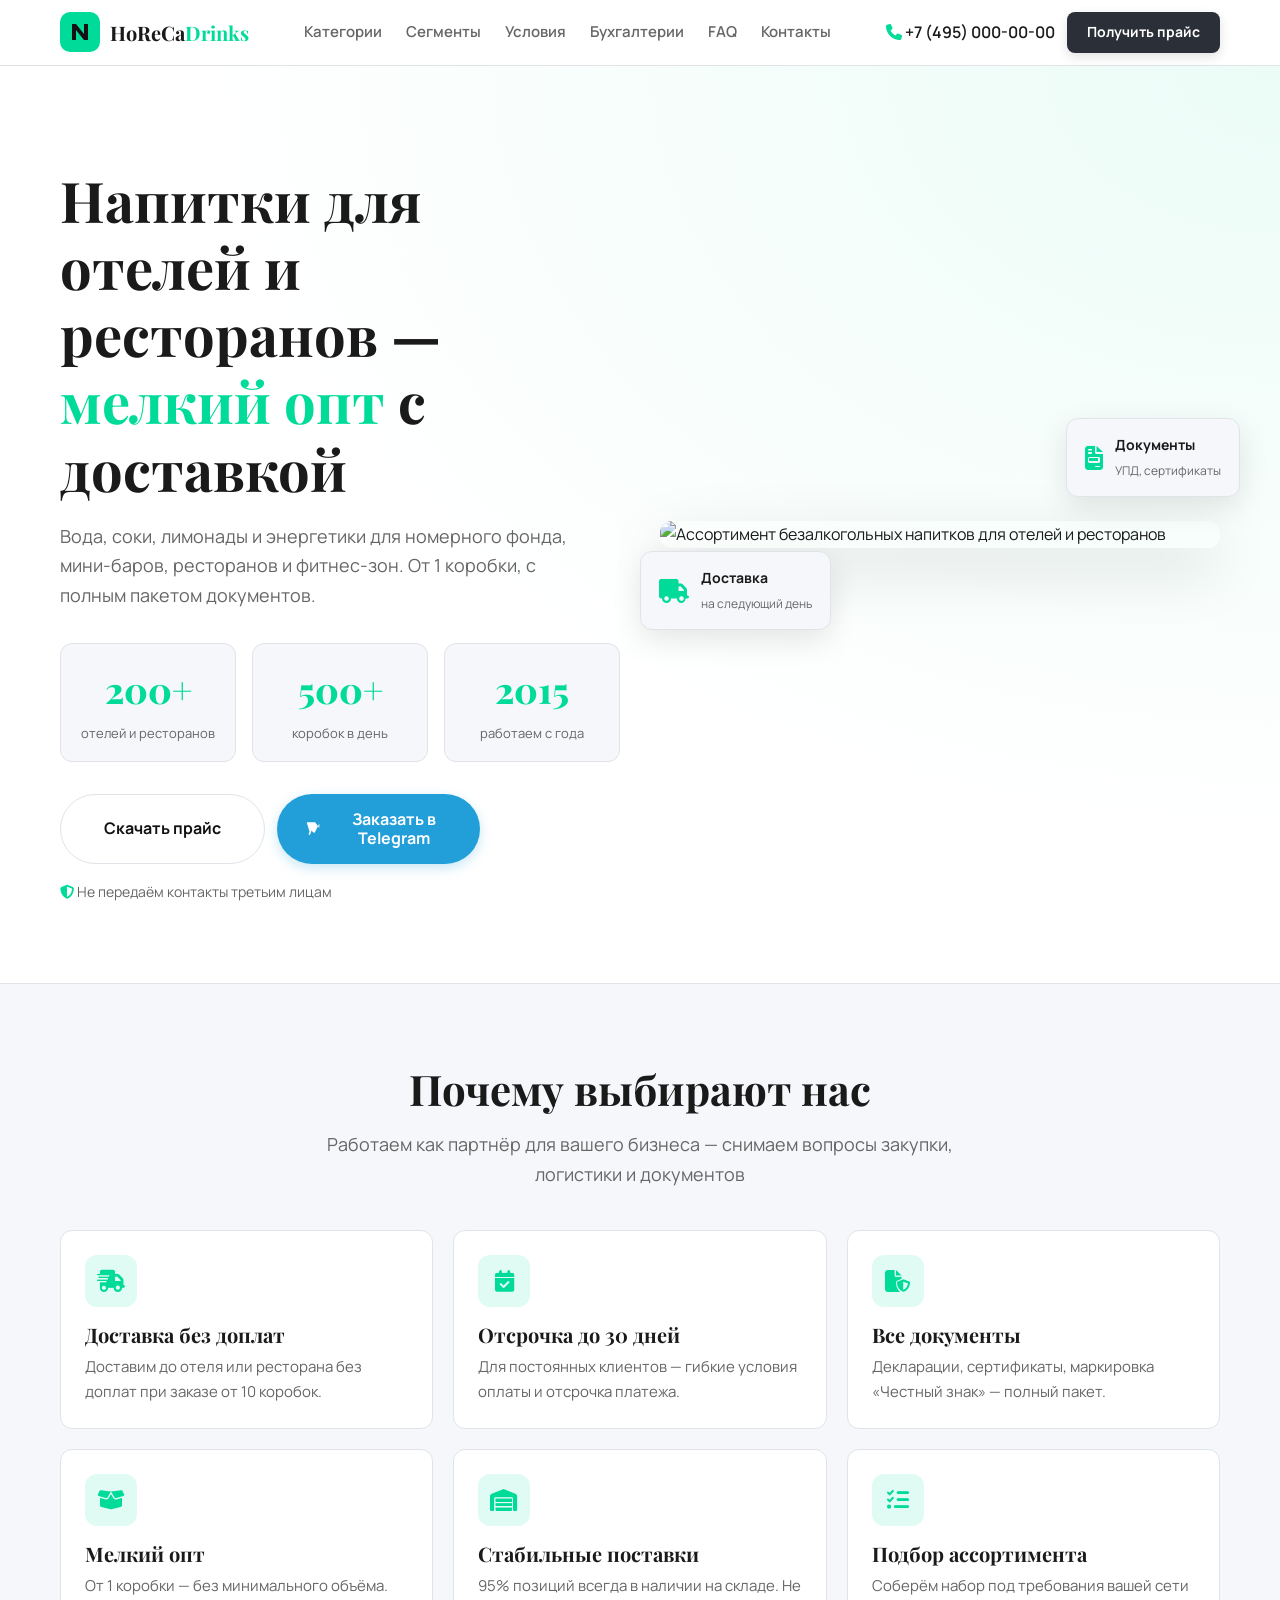
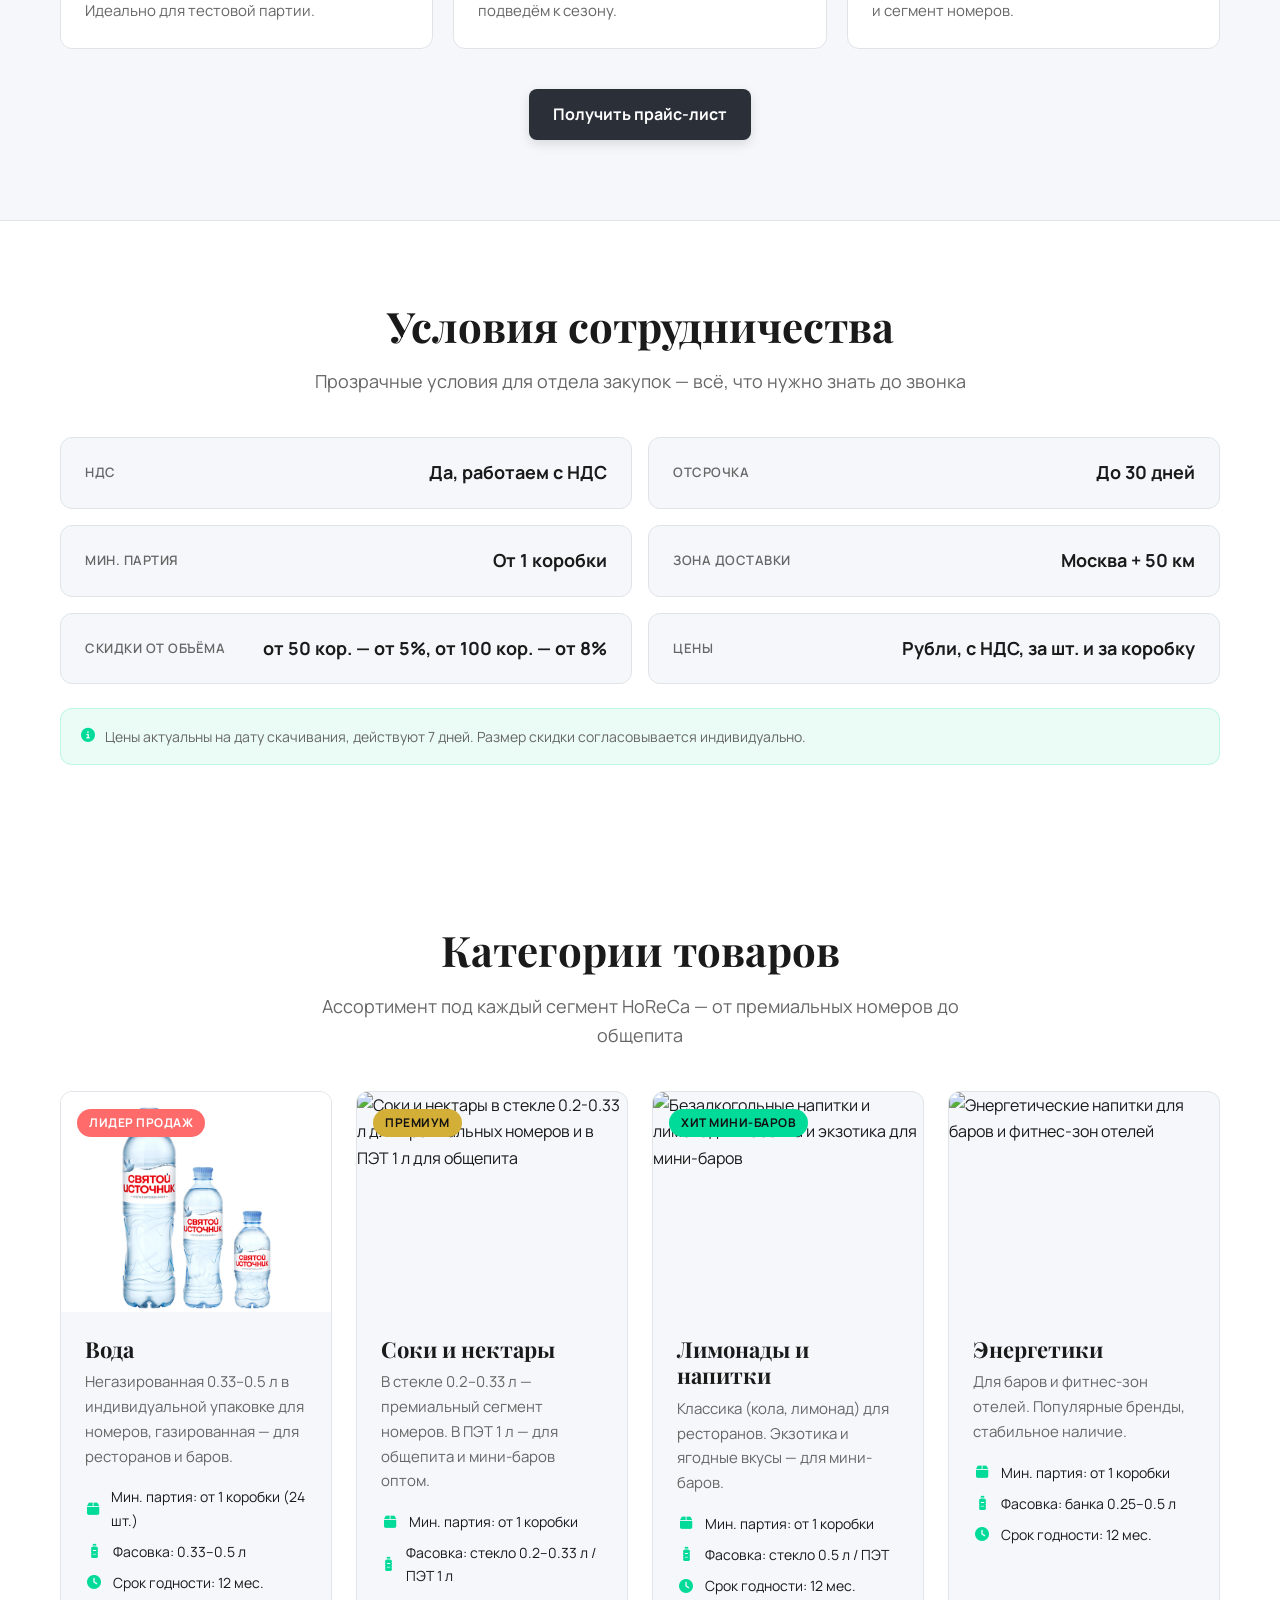
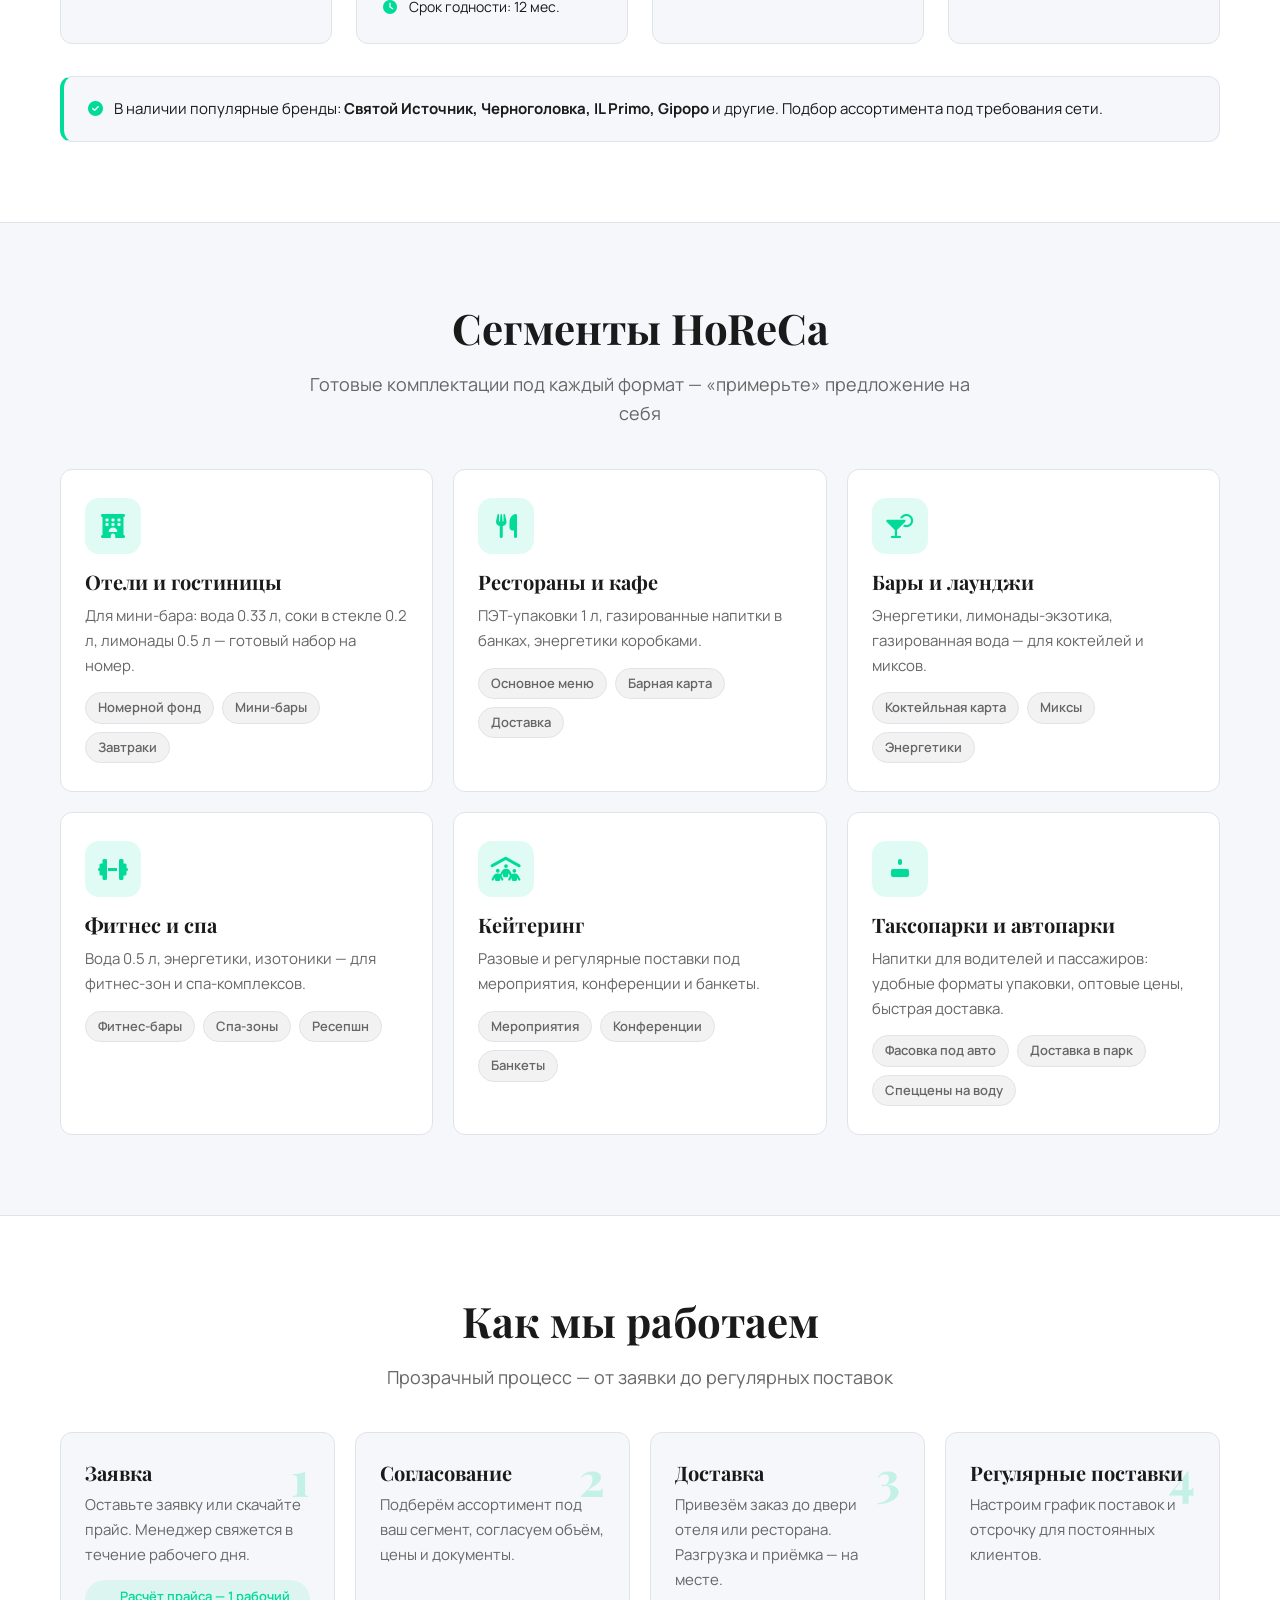
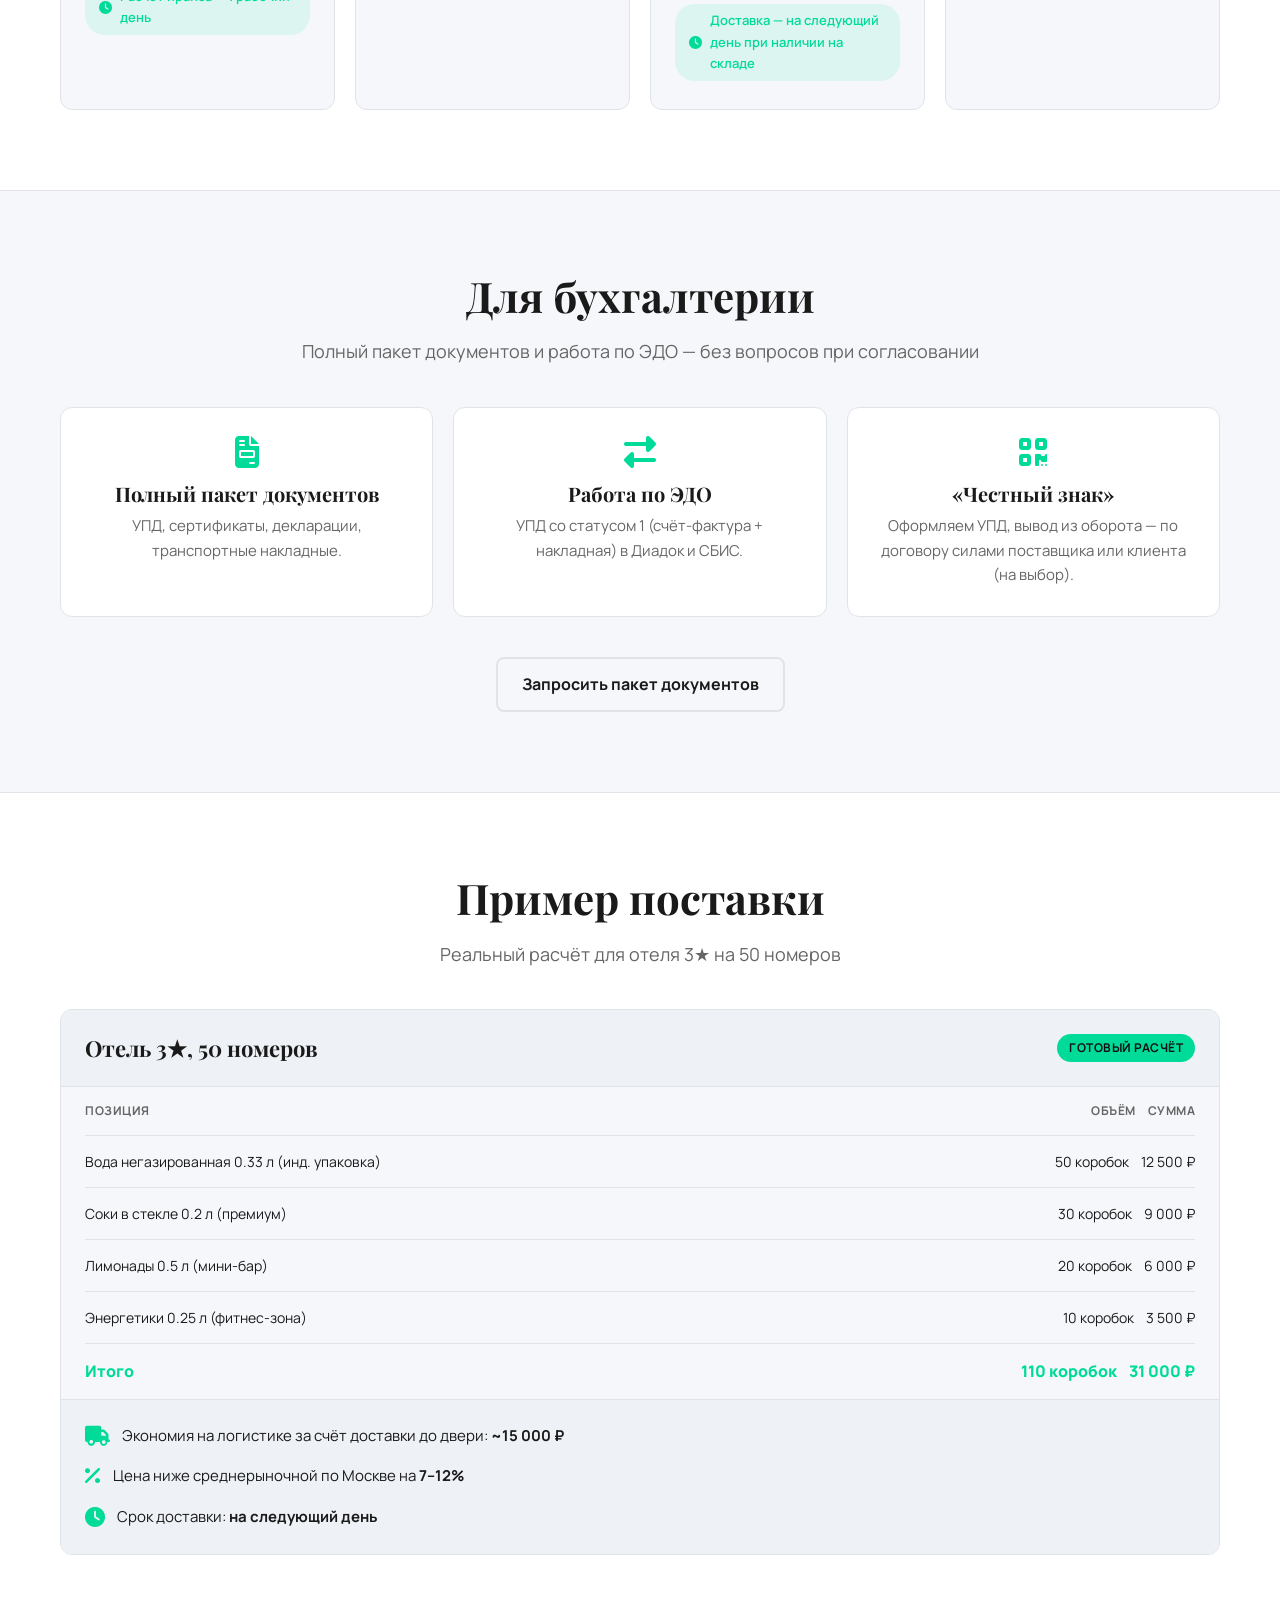
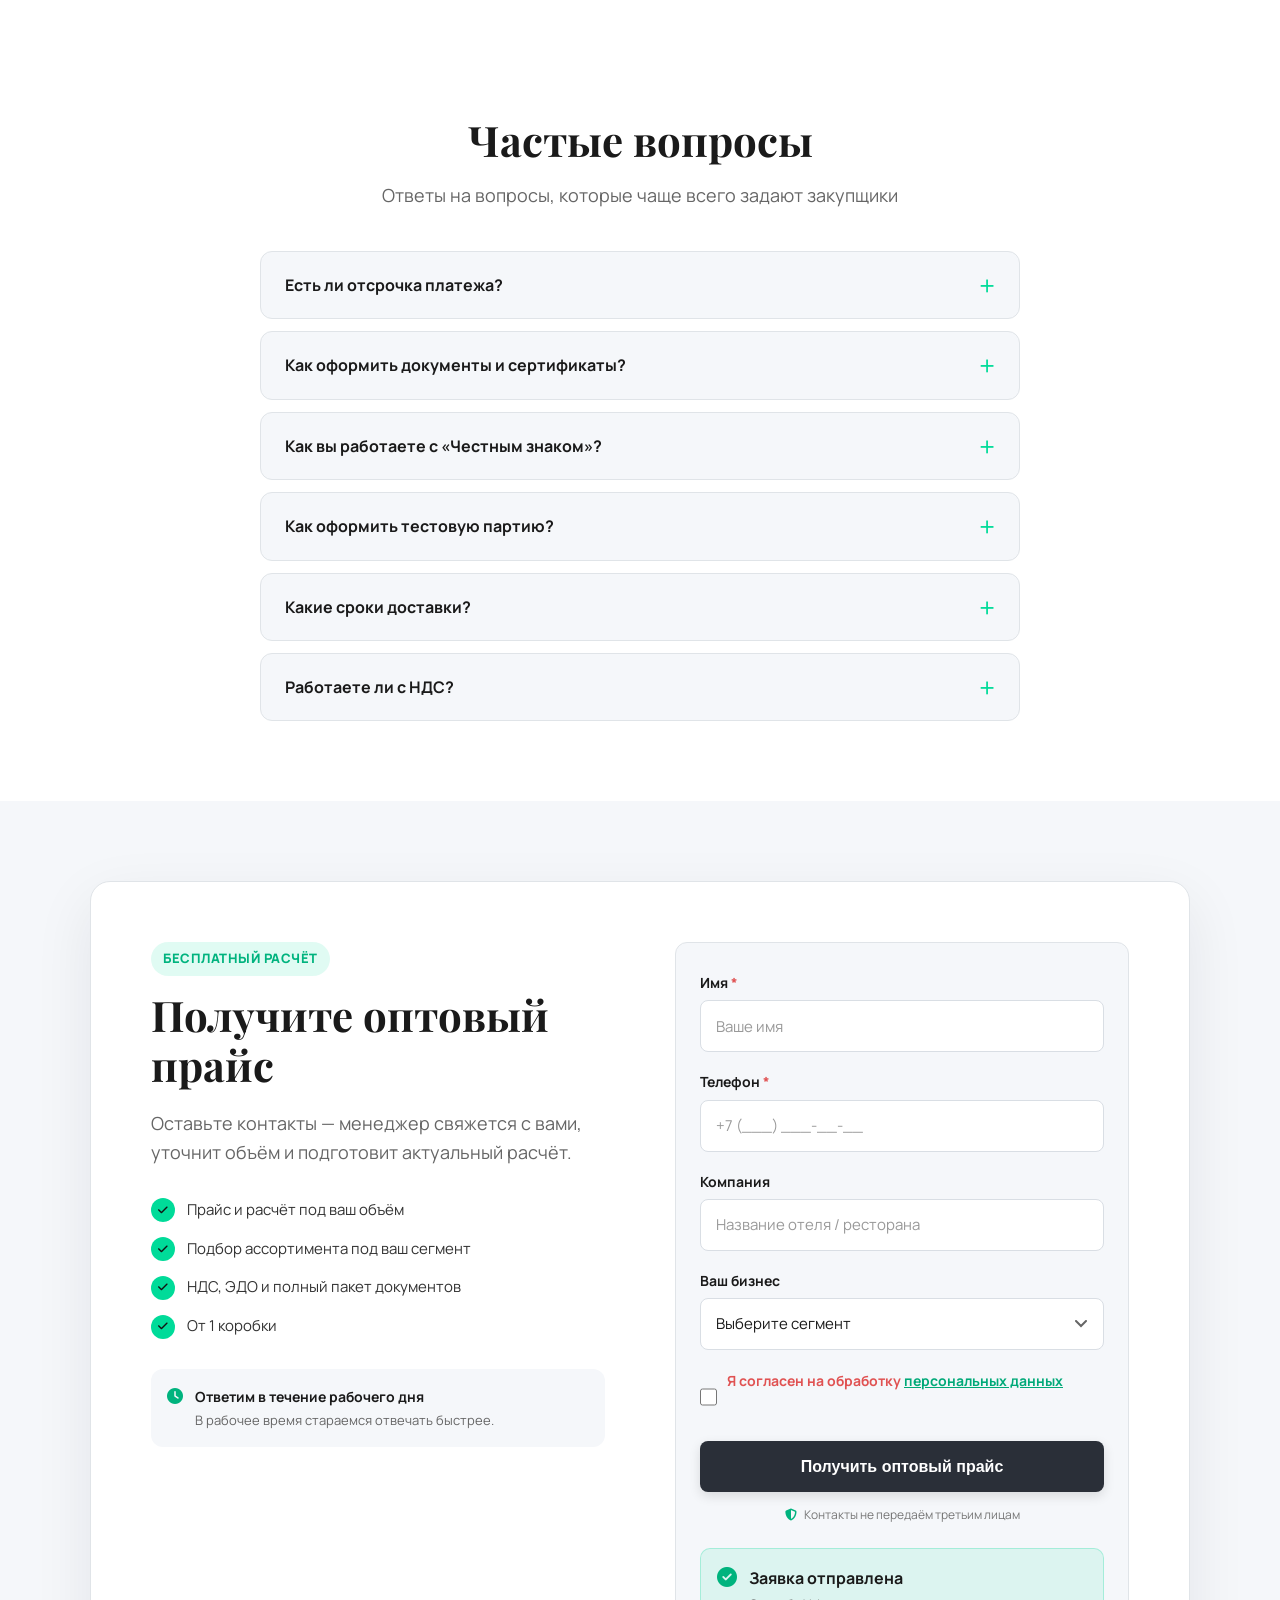
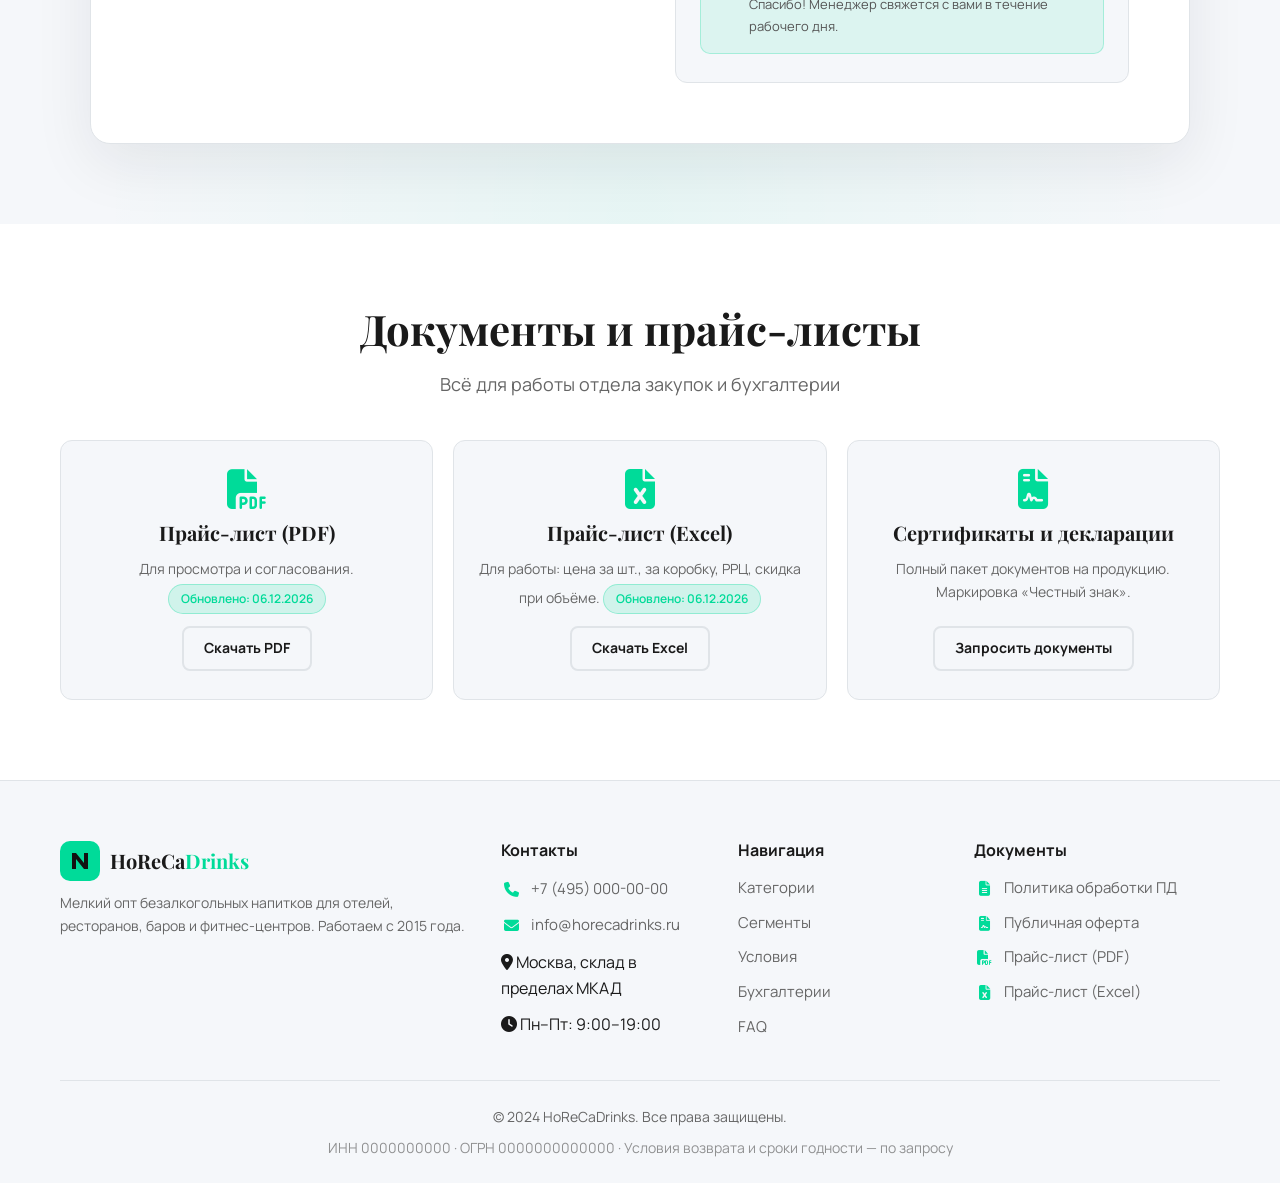
==== index.html @ 52ceeac1 "Initial commit: сайт HoReCa — каталог, карточки, калькулятор, JSON-каталог" ====
<!DOCTYPE html>
<html lang="ru">
<head>
  <meta charset="UTF-8">
  <meta name="viewport" content="width=device-width, initial-scale=1.0">
  <meta name="description" content="Мелкий опт безалкогольных напитков для отелей, ресторанов, баров и фитнес-центров. Доставка по Москве и области. Отсрочка до 30 дней. Полный пакет документов.">
  <title>Напитки для HoReCa — мелкий опт с доставкой | Вода, соки, лимонады, энергетики</title>

  <!-- Preconnect для внешних ресурсов -->
  <link rel="preconnect" href="https://fonts.googleapis.com">
  <link rel="preconnect" href="https://fonts.gstatic.com" crossorigin>
  <link rel="preconnect" href="https://cdnjs.cloudflare.com">

  <!-- Шрифты -->
  <link href="https://fonts.googleapis.com/css2?family=Manrope:wght@400;500;600;700;800&family=Playfair+Display:wght@600;700;800&display=swap" rel="stylesheet">

  <!-- Иконки Font Awesome -->
  <link rel="stylesheet" href="https://cdnjs.cloudflare.com/ajax/libs/font-awesome/6.5.1/css/all.min.css" defer>

  <!-- Критический CSS инлайн (первый экран) -->
  <style>
    :root {
      --bg-main: #ffffff;
      --bg-card: #f5f7fa;
      --bg-card-hover: #eef1f5;
      --accent: #00db99;
      --accent-dark: #00b37e;
      --btn-primary-bg: #2a2f38;
      --btn-primary-text: #ffffff;
      --text-main: #1a1a1a;
      --text-muted: #666666;
      --border: #e0e4e8;
      --gold: #d4af37;
    }
    * { margin: 0; padding: 0; box-sizing: border-box; }
    html { scroll-behavior: smooth; }
    body {
      font-family: 'Manrope', sans-serif;
      background: var(--bg-main);
      color: var(--text-main);
      line-height: 1.6;
      overflow-x: hidden;
    }
    .container { max-width: 1200px; margin: 0 auto; padding: 0 20px; }
    h1, h2, h3 { font-family: 'Playfair Display', serif; line-height: 1.2; }
    a { text-decoration: none; color: inherit; }
    img { max-width: 100%; display: block; }
    .btn {
      display: inline-block;
      padding: 16px 24px;
      font-size: 16px;
      font-weight: 700;
      text-align: center;
      border: none;
      border-radius: 8px;
      cursor: pointer;
      transition: transform 0.2s, box-shadow 0.2s, opacity 0.2s;
    }
    .btn:hover { transform: translateY(-2px); }
    .btn-primary {
      background: var(--btn-primary-bg);
      color: var(--btn-primary-text);
    }
    .btn-primary:hover { box-shadow: 0 8px 24px rgba(0, 0, 0, 0.15); }
    .btn-secondary {
      background: #ffffff;
      color: #121212;
    }
    .btn-secondary:hover { box-shadow: 0 8px 24px rgba(255, 255, 255, 0.2); }
    .btn-outline {
      background: transparent;
      color: var(--text-main);
      border: 2px solid var(--border);
    }
    .btn-outline:hover { border-color: var(--accent); color: var(--accent); }
    .section { padding: 80px 0; }
    .section-title {
      font-size: clamp(28px, 4vw, 42px);
      margin-bottom: 16px;
      text-align: center;
    }
    .section-subtitle {
      text-align: center;
      color: var(--text-muted);
      max-width: 700px;
      margin: 0 auto 48px;
      font-size: 18px;
    }
    .badge {
      display: inline-block;
      padding: 4px 12px;
      border-radius: 20px;
      font-size: 12px;
      font-weight: 700;
      text-transform: uppercase;
      letter-spacing: 0.5px;
    }
    .badge-hot { background: #ff6b6b; color: #fff; }
    .badge-premium { background: var(--gold); color: #121212; }
    .badge-hit { background: var(--accent); color: #121212; }
    .updated-badge {
      display: inline-block;
      padding: 4px 12px;
      border-radius: 20px;
      font-size: 12px;
      font-weight: 600;
      background: rgba(0, 219, 153, 0.15);
      color: var(--accent);
      border: 1px solid rgba(0, 219, 153, 0.3);
    }
  </style>

  <!-- Полный CSS -->
  <link rel="stylesheet" href="css/style.css">
</head>
<body>

  <!-- ===== ШАПКА ===== -->
  <header class="header" id="header">
    <div class="container header-inner">
      <a href="#" class="logo">
        <svg width="40" height="40" viewBox="0 0 40 40" fill="none" xmlns="http://www.w3.org/2000/svg" aria-hidden="true">
          <rect width="40" height="40" rx="10" fill="#00db99"/>
          <path d="M12 28V12h4l8 10V12h4v16h-4l-8-10v10h-4z" fill="#121212"/>
        </svg>
        <span class="logo-text">HoReCa<span class="logo-accent">Drinks</span></span>
      </a>

      <nav class="nav" id="nav">
        <a href="#categories">Категории</a>
        <a href="#segments">Сегменты</a>
        <a href="#conditions">Условия</a>
        <a href="#accounting">Бухгалтерии</a>
        <a href="#faq">FAQ</a>
        <a href="#contacts">Контакты</a>
      </nav>

      <div class="header-actions">
        <a href="tel:+74950000000" class="header-phone"><i class="fas fa-phone"></i> +7 (495) 000-00-00</a>
        <a href="#form" class="btn btn-primary btn-sm">Получить прайс</a>
        <button class="burger" id="burger" aria-label="Открыть меню" aria-expanded="false">
          <span></span><span></span><span></span>
        </button>
      </div>
    </div>
  </header>

  <!-- ===== БЛОК 1: HERO ===== -->
  <section class="hero section-spaced" id="hero">
    <div class="container hero-inner">
      <div class="hero-content">
        <h1>Напитки для отелей и ресторанов — <span class="accent-text">мелкий опт</span> с доставкой</h1>
        <p class="hero-subtitle">Вода, соки, лимонады и энергетики для номерного фонда, мини-баров, ресторанов и фитнес-зон. От 1 коробки, с полным пакетом документов.</p>

        <div class="hero-stats">
          <div class="stat">
            <span class="stat-number">200+</span>
            <span class="stat-label">отелей и ресторанов</span>
          </div>
          <div class="stat">
            <span class="stat-number">500+</span>
            <span class="stat-label">коробок в день</span>
          </div>
          <div class="stat">
            <span class="stat-number">2015</span>
            <span class="stat-label">работаем с года</span>
          </div>
        </div>

        <div class="hero-actions">
          <a href="calculator.html" class="btn btn-secondary">Скачать прайс</a>
          <a href="https://t.me/twigasip_bot" target="_blank" rel="noopener noreferrer" class="btn btn-telegram">
            <svg width="24" height="24" viewBox="0 0 24 24" fill="none" xmlns="http://www.w3.org/2000/svg" aria-hidden="true">
              <path d="M22 11.044C22 10.83 21.93 10.63 21.81 10.47L17.42 4.37C17.22 4.1 16.85 4 16.5 4H7.5C7.24 4 7 4.2 7 4.46C7 4.55 7.02 4.64 7.05 4.73L10.25 15.12L9.1 18.5C9 18.8 9.2 19 9.5 19L10.5 19C10.8 19 11 18.8 11 18.5L12.5 14L15.5 16.5C15.6 16.6 15.8 16.6 15.9 16.6L16 16.6C16.3 16.6 16.5 16.4 16.6 16.1L21.5 6.34C21.6 6.14 21.8 6.04 22 6.04C22 6.04 22 11.044 22 11.044Z" fill="white"/>
            </svg>
            Заказать в Telegram
          </a>
        </div>
        <p class="hero-note"><i class="fas fa-shield-alt"></i> Не передаём контакты третьим лицам</p>
      </div>

      <div class="hero-visual">
        <!-- TODO: заменить на реальное фото напитков -->
        <img src="https://picsum.photos/seed/drinks/600/700" alt="Ассортимент безалкогольных напитков для отелей и ресторанов" class="hero-img" fetchpriority="high">
        <div class="hero-card hero-card-1">
          <i class="fas fa-truck"></i>
          <div>
            <strong>Доставка</strong>
            <span>на следующий день</span>
          </div>
        </div>
        <div class="hero-card hero-card-2">
          <i class="fas fa-file-invoice"></i>
          <div>
            <strong>Документы</strong>
            <span>УПД, сертификаты</span>
          </div>
        </div>
      </div>
    </div>
  </section>

  <!-- ===== БЛОК 2: ПРЕИМУЩЕСТВА ===== -->
  <section class="section advantages" id="advantages">
    <div class="container">
      <h2 class="section-title">Почему выбирают нас</h2>
      <p class="section-subtitle">Работаем как партнёр для вашего бизнеса — снимаем вопросы закупки, логистики и документов</p>

      <div class="advantages-grid">
        <div class="advantage-card">
          <div class="advantage-icon"><i class="fas fa-truck-fast"></i></div>
          <h3>Доставка без доплат</h3>
          <p>Доставим до отеля или ресторана без доплат при заказе от 10 коробок.</p>
        </div>
        <div class="advantage-card">
          <div class="advantage-icon"><i class="fas fa-calendar-check"></i></div>
          <h3>Отсрочка до 30 дней</h3>
          <p>Для постоянных клиентов — гибкие условия оплаты и отсрочка платежа.</p>
        </div>
        <div class="advantage-card">
          <div class="advantage-icon"><i class="fas fa-file-shield"></i></div>
          <h3>Все документы</h3>
          <p>Декларации, сертификаты, маркировка «Честный знак» — полный пакет.</p>
        </div>
        <div class="advantage-card">
          <div class="advantage-icon"><i class="fas fa-box-open"></i></div>
          <h3>Мелкий опт</h3>
          <p>От 1 коробки — без минимального объёма. Идеально для тестовой партии.</p>
        </div>
        <div class="advantage-card">
          <div class="advantage-icon"><i class="fas fa-warehouse"></i></div>
          <h3>Стабильные поставки</h3>
          <p>95% позиций всегда в наличии на складе. Не подведём к сезону.</p>
        </div>
        <div class="advantage-card">
          <div class="advantage-icon"><i class="fas fa-list-check"></i></div>
          <h3>Подбор ассортимента</h3>
          <p>Соберём набор под требования вашей сети и сегмент номеров.</p>
        </div>
      </div>

      <div class="advantages-cta">
        <a href="#form" class="btn btn-primary">Получить прайс-лист</a>
      </div>
    </div>
  </section>

  <!-- ===== БЛОК 3: УСЛОВИЯ СОТРУДНИЧЕСТВА ===== -->
  <section class="section conditions" id="conditions">
    <div class="container">
      <h2 class="section-title">Условия сотрудничества</h2>
      <p class="section-subtitle">Прозрачные условия для отдела закупок — всё, что нужно знать до звонка</p>

      <div class="conditions-grid">
        <div class="condition-item">
          <span class="condition-label">НДС</span>
          <span class="condition-value">Да, работаем с НДС</span>
        </div>
        <div class="condition-item">
          <span class="condition-label">Отсрочка</span>
          <span class="condition-value">До 30 дней</span>
        </div>
        <div class="condition-item">
          <span class="condition-label">Мин. партия</span>
          <span class="condition-value">От 1 коробки</span>
        </div>
        <div class="condition-item">
          <span class="condition-label">Зона доставки</span>
          <span class="condition-value">Москва + 50 км</span>
        </div>
        <div class="condition-item">
          <span class="condition-label">Скидки от объёма</span>
          <span class="condition-value">от 50 кор. — от 5%, от 100 кор. — от 8%</span>
        </div>
        <div class="condition-item">
          <span class="condition-label">Цены</span>
          <span class="condition-value">Рубли, с НДС, за шт. и за коробку</span>
        </div>
      </div>

      <p class="conditions-note">
        <i class="fas fa-info-circle"></i>
        Цены актуальны на дату скачивания, действуют 7 дней. Размер скидки согласовывается индивидуально.
      </p>
    </div>
  </section>

  <!-- ===== БЛОК 4: КАТЕГОРИИ ТОВАРОВ ===== -->
  <section class="section categories" id="categories">
    <div class="container">
      <h2 class="section-title">Категории товаров</h2>
      <p class="section-subtitle">Ассортимент под каждый сегмент HoReCa — от премиальных номеров до общепита</p>

      <div class="categories-grid">
        <!-- Вода -->
        <a href="water.html" class="category-card category-card-link">
          <div class="category-badge"><span class="badge badge-hot">Лидер продаж</span></div>
          <div class="category-img">
            <!-- TODO: заменить на реальное фото воды -->
            <img src="assets/img/categories/watter.jpg" alt="Вода негазированная и газированная 0.33-0.5 л в индивидуальной упаковке" loading="lazy">
          </div>
          <div class="category-body">
            <h3>Вода</h3>
            <p>Негазированная 0.33–0.5 л в индивидуальной упаковке для номеров, газированная — для ресторанов и баров.</p>
            <ul class="category-params">
              <li><i class="fas fa-box"></i> Мин. партия: от 1 коробки (24 шт.)</li>
              <li><i class="fas fa-bottle-water"></i> Фасовка: 0.33–0.5 л</li>
              <li><i class="fas fa-clock"></i> Срок годности: 12 мес.</li>
            </ul>
          </div>
        </a>

        <!-- Соки и нектары -->
        <a href="juice.html" class="category-card category-card-link">
          <div class="category-badge"><span class="badge badge-premium">Премиум</span></div>
          <div class="category-img">
            <!-- TODO: заменить на реальное фото соков -->
            <img src="https://picsum.photos/seed/juice/400/300" alt="Соки и нектары в стекле 0.2-0.33 л для премиальных номеров и в ПЭТ 1 л для общепита" loading="lazy">
          </div>
          <div class="category-body">
            <h3>Соки и нектары</h3>
            <p>В стекле 0.2–0.33 л — премиальный сегмент номеров. В ПЭТ 1 л — для общепита и мини-баров оптом.</p>
            <ul class="category-params">
              <li><i class="fas fa-box"></i> Мин. партия: от 1 коробки</li>
              <li><i class="fas fa-bottle-water"></i> Фасовка: стекло 0.2–0.33 л / ПЭТ 1 л</li>
              <li><i class="fas fa-clock"></i> Срок годности: 12 мес.</li>
            </ul>
          </div>
        </a>

        <!-- Лимонады -->
        <a href="lemonade.html" class="category-card category-card-link">
          <div class="category-badge"><span class="badge badge-hit">Хит мини-баров</span></div>
          <div class="category-img">
            <!-- TODO: заменить на реальное фото лимонадов -->
            <img src="https://picsum.photos/seed/lemonade/400/300" alt="Безалкогольные напитки и лимонады классика и экзотика для мини-баров" loading="lazy">
          </div>
          <div class="category-body">
            <h3>Лимонады и напитки</h3>
            <p>Классика (кола, лимонад) для ресторанов. Экзотика и ягодные вкусы — для мини-баров.</p>
            <ul class="category-params">
              <li><i class="fas fa-box"></i> Мин. партия: от 1 коробки</li>
              <li><i class="fas fa-bottle-water"></i> Фасовка: стекло 0.5 л / ПЭТ</li>
              <li><i class="fas fa-clock"></i> Срок годности: 12 мес.</li>
            </ul>
          </div>
        </a>

        <!-- Энергетики -->
        <a href="energy.html" class="category-card category-card-link">
          <div class="category-img">
            <!-- TODO: заменить на реальное фото энергетиков -->
            <img src="https://picsum.photos/seed/energy/400/300" alt="Энергетические напитки для баров и фитнес-зон отелей" loading="lazy">
          </div>
          <div class="category-body">
            <h3>Энергетики</h3>
            <p>Для баров и фитнес-зон отелей. Популярные бренды, стабильное наличие.</p>
            <ul class="category-params">
              <li><i class="fas fa-box"></i> Мин. партия: от 1 коробки</li>
              <li><i class="fas fa-bottle-water"></i> Фасовка: банка 0.25–0.5 л</li>
              <li><i class="fas fa-clock"></i> Срок годности: 12 мес.</li>
            </ul>
          </div>
        </a>
      </div>

      <div class="brands-note">
        <p><i class="fas fa-check-circle"></i> В наличии популярные бренды: <strong>Святой Источник, Черноголовка, IL Primo, Gipopo</strong> и другие. Подбор ассортимента под требования сети.</p>
      </div>
    </div>
  </section>

  <!-- ===== БЛОК 5: СЕГМЕНТЫ HoReCa ===== -->
  <section class="section segments" id="segments">
    <div class="container">
      <h2 class="section-title">Сегменты HoReCa</h2>
      <p class="section-subtitle">Готовые комплектации под каждый формат — «примерьте» предложение на себя</p>

      <div class="segments-grid">
        <div class="segment-card">
          <div class="segment-icon"><i class="fas fa-hotel"></i></div>
          <h3>Отели и гостиницы</h3>
          <p class="segment-desc">Для мини-бара: вода 0.33 л, соки в стекле 0.2 л, лимонады 0.5 л — готовый набор на номер.</p>
          <ul class="segment-list">
            <li>Номерной фонд</li>
            <li>Мини-бары</li>
            <li>Завтраки</li>
          </ul>
        </div>
        <div class="segment-card">
          <div class="segment-icon"><i class="fas fa-utensils"></i></div>
          <h3>Рестораны и кафе</h3>
          <p class="segment-desc">ПЭТ-упаковки 1 л, газированные напитки в банках, энергетики коробками.</p>
          <ul class="segment-list">
            <li>Основное меню</li>
            <li>Барная карта</li>
            <li>Доставка</li>
          </ul>
        </div>
        <div class="segment-card">
          <div class="segment-icon"><i class="fas fa-martini-glass-citrus"></i></div>
          <h3>Бары и лаунджи</h3>
          <p class="segment-desc">Энергетики, лимонады-экзотика, газированная вода — для коктейлей и миксов.</p>
          <ul class="segment-list">
            <li>Коктейльная карта</li>
            <li>Миксы</li>
            <li>Энергетики</li>
          </ul>
        </div>
        <div class="segment-card">
          <div class="segment-icon"><i class="fas fa-dumbbell"></i></div>
          <h3>Фитнес и спа</h3>
          <p class="segment-desc">Вода 0.5 л, энергетики, изотоники — для фитнес-зон и спа-комплексов.</p>
          <ul class="segment-list">
            <li>Фитнес-бары</li>
            <li>Спа-зоны</li>
            <li>Ресепшн</li>
          </ul>
        </div>
        <div class="segment-card">
          <div class="segment-icon"><i class="fas fa-people-roof"></i></div>
          <h3>Кейтеринг</h3>
          <p class="segment-desc">Разовые и регулярные поставки под мероприятия, конференции и банкеты.</p>
          <ul class="segment-list">
            <li>Мероприятия</li>
            <li>Конференции</li>
            <li>Банкеты</li>
          </ul>
        </div>
        <div class="segment-card">
          <div class="segment-icon">
            <svg width="24" height="24" viewBox="0 0 24 24" fill="none" xmlns="http://www.w3.org/2000/svg" aria-hidden="true">
              <path d="M12 2C13.1 2 14 2.9 14 4V6C14 7.1 13.1 8 12 8C10.9 8 10 7.1 10 6V4C10 2.9 10.9 2 12 2Z" fill="currentColor"/>
              <path d="M5 12C3.9 12 3 12.9 3 14V18C3 19.1 3.9 20 5 20H19C20.1 20 21 19.1 21 18V14C21 12.9 20.1 12 19 12H5Z" fill="currentColor"/>
              <path d="M7 14H17V18H7V14Z" fill="currentColor"/>
            </svg>
          </div>
          <h3>Таксопарки и автопарки</h3>
          <p class="segment-desc">Напитки для водителей и пассажиров: удобные форматы упаковки, оптовые цены, быстрая доставка.</p>
          <ul class="segment-list">
            <li>Фасовка под авто</li>
            <li>Доставка в парк</li>
            <li>Спеццены на воду</li>
          </ul>
        </div>
      </div>
    </div>
  </section>

  <!-- ===== БЛОК 6: КАК МЫ РАБОТАЕМ ===== -->
  <section class="section how" id="how">
    <div class="container">
      <h2 class="section-title">Как мы работаем</h2>
      <p class="section-subtitle">Прозрачный процесс — от заявки до регулярных поставок</p>

      <div class="how-grid">
        <div class="how-step">
          <span class="step-number">1</span>
          <h3>Заявка</h3>
          <p>Оставьте заявку или скачайте прайс. Менеджер свяжется в течение рабочего дня.</p>
          <span class="step-time"><i class="fas fa-clock"></i> Расчёт прайса — 1 рабочий день</span>
        </div>
        <div class="how-step">
          <span class="step-number">2</span>
          <h3>Согласование</h3>
          <p>Подберём ассортимент под ваш сегмент, согласуем объём, цены и документы.</p>
        </div>
        <div class="how-step">
          <span class="step-number">3</span>
          <h3>Доставка</h3>
          <p>Привезём заказ до двери отеля или ресторана. Разгрузка и приёмка — на месте.</p>
          <span class="step-time"><i class="fas fa-clock"></i> Доставка — на следующий день при наличии на складе</span>
        </div>
        <div class="how-step">
          <span class="step-number">4</span>
          <h3>Регулярные поставки</h3>
          <p>Настроим график поставок и отсрочку для постоянных клиентов.</p>
        </div>
      </div>
    </div>
  </section>

  <!-- ===== БЛОК 7: ДЛЯ БУХГАЛТЕРИИ ===== -->
  <section class="section accounting" id="accounting">
    <div class="container">
      <h2 class="section-title">Для бухгалтерии</h2>
      <p class="section-subtitle">Полный пакет документов и работа по ЭДО — без вопросов при согласовании</p>

      <div class="accounting-grid">
        <div class="accounting-item">
          <i class="fas fa-file-invoice"></i>
          <h3>Полный пакет документов</h3>
          <p>УПД, сертификаты, декларации, транспортные накладные.</p>
        </div>
        <div class="accounting-item">
          <i class="fas fa-exchange-alt"></i>
          <h3>Работа по ЭДО</h3>
          <p>УПД со статусом 1 (счёт-фактура + накладная) в Диадок и СБИС.</p>
        </div>
        <div class="accounting-item">
          <i class="fas fa-qrcode"></i>
          <h3>«Честный знак»</h3>
          <p>Оформляем УПД, вывод из оборота — по договору силами поставщика или клиента (на выбор).</p>
        </div>
      </div>

      <div class="accounting-cta">
        <a href="#form" class="btn btn-outline">Запросить пакет документов</a>
      </div>
    </div>
  </section>

  <!-- ===== БЛОК 8: КЕЙС-ПРИМЕР ===== -->
  <section class="section case" id="case">
    <div class="container">
      <h2 class="section-title">Пример поставки</h2>
      <p class="section-subtitle">Реальный расчёт для отеля 3★ на 50 номеров</p>

      <div class="case-card">
        <div class="case-header">
          <h3>Отель 3★, 50 номеров</h3>
          <span class="badge badge-hit">Готовый расчёт</span>
        </div>
        <div class="case-table">
          <div class="case-row case-row-head">
            <span>Позиция</span>
            <span>Объём</span>
            <span>Сумма</span>
          </div>
          <div class="case-row">
            <span>Вода негазированная 0.33 л (инд. упаковка)</span>
            <span>50 коробок</span>
            <span>12 500 ₽</span>
          </div>
          <div class="case-row">
            <span>Соки в стекле 0.2 л (премиум)</span>
            <span>30 коробок</span>
            <span>9 000 ₽</span>
          </div>
          <div class="case-row">
            <span>Лимонады 0.5 л (мини-бар)</span>
            <span>20 коробок</span>
            <span>6 000 ₽</span>
          </div>
          <div class="case-row">
            <span>Энергетики 0.25 л (фитнес-зона)</span>
            <span>10 коробок</span>
            <span>3 500 ₽</span>
          </div>
          <div class="case-row case-row-total">
            <span>Итого</span>
            <span>110 коробок</span>
            <span>31 000 ₽</span>
          </div>
        </div>
        <div class="case-benefits">
          <div class="case-benefit">
            <i class="fas fa-truck"></i>
            <span>Экономия на логистике за счёт доставки до двери: <strong>~15 000 ₽</strong></span>
          </div>
          <div class="case-benefit">
            <i class="fas fa-percent"></i>
            <span>Цена ниже среднерыночной по Москве на <strong>7–12%</strong></span>
          </div>
          <div class="case-benefit">
            <i class="fas fa-clock"></i>
            <span>Срок доставки: <strong>на следующий день</strong></span>
          </div>
        </div>
      </div>
    </div>
  </section>

  <!-- ===== БЛОК 9: FAQ ===== -->
  <section class="section faq" id="faq">
    <div class="container">
      <h2 class="section-title">Частые вопросы</h2>
      <p class="section-subtitle">Ответы на вопросы, которые чаще всего задают закупщики</p>

      <div class="faq-list">
        <details class="faq-item">
          <summary>Есть ли отсрочка платежа?</summary>
          <p>Да, для постоянных клиентов — отсрочка до 30 дней. Условия согласовываются индивидуально при заключении договора.</p>
        </details>
        <details class="faq-item">
          <summary>Как оформить документы и сертификаты?</summary>
          <p>Предоставляем полный пакет: УПД, сертификаты соответствия, декларации, транспортные накладные. Работаем по ЭДО (Диадок, СБИС).</p>
        </details>
        <details class="faq-item">
          <summary>Как вы работаете с «Честным знаком»?</summary>
          <p>Оформляем УПД, вывод из оборота — по договору силами поставщика или клиента (на выбор). Работаем через ЭДО.</p>
        </details>
        <details class="faq-item">
          <summary>Как оформить тестовую партию?</summary>
          <p>От 1 коробки, доставка по зоне, документы в ЭДО. Идеально, чтобы оценить качество и ассортимент перед регулярными поставками.</p>
        </details>
        <details class="faq-item">
          <summary>Какие сроки доставки?</summary>
          <p>Доставка на следующий день при наличии на складе. По Москве и области (+50 км) — без доплат от 10 коробок.</p>
        </details>
        <details class="faq-item">
          <summary>Работаете ли с НДС?</summary>
          <p>Да, работаем с НДС. Цены указаны в рублях, с НДС, за единицу и за коробку.</p>
        </details>
      </div>
    </div>
  </section>

  <!-- ===== БЛОК 10: КОРОТКАЯ ФОРМА ЗАЯВКИ ===== -->
  <section class="section form-section section-spaced" id="form">
    <div class="container">
      <div class="form-wrapper">

        <!-- Левая часть -->
        <div class="form-info">
          <span class="form-eyebrow">Бесплатный расчёт</span>

          <h2 class="section-title">
            Получите оптовый прайс
          </h2>

          <p class="section-subtitle">
            Оставьте контакты — менеджер свяжется с вами,
            уточнит объём и подготовит актуальный расчёт.
          </p>

          <ul class="form-benefits">
            <li>
              <i class="fas fa-check" aria-hidden="true"></i>
              Прайс и расчёт под ваш объём
            </li>

            <li>
              <i class="fas fa-check" aria-hidden="true"></i>
              Подбор ассортимента под ваш сегмент
            </li>

            <li>
              <i class="fas fa-check" aria-hidden="true"></i>
              НДС, ЭДО и полный пакет документов
            </li>

            <li>
              <i class="fas fa-check" aria-hidden="true"></i>
              От 1 коробки
            </li>
          </ul>

          <div class="form-response-time">
            <i class="fas fa-clock" aria-hidden="true"></i>
            <div>
              <strong>Ответим в течение рабочего дня</strong>
              <span>В рабочее время стараемся отвечать быстрее.</span>
            </div>
          </div>
        </div>

        <!-- Правая часть -->
        <form
          class="form"
          id="lead-form"
          method="post"
          novalidate
        >

          <!-- Имя -->
          <div class="form-group">
            <label for="name">
              Имя <span aria-hidden="true">*</span>
            </label>

            <input
              type="text"
              id="name"
              name="name"
              placeholder="Ваше имя"
              autocomplete="name"
              minlength="2"
              required
            >

            <span class="form-error" id="name-error"></span>
          </div>

          <!-- Телефон -->
          <div class="form-group">
            <label for="phone">
              Телефон <span aria-hidden="true">*</span>
            </label>

            <input
              type="tel"
              id="phone"
              name="phone"
              placeholder="+7 (___) ___-__-__"
              inputmode="tel"
              autocomplete="tel"
              required
            >

            <span class="form-error" id="phone-error"></span>
          </div>

          <!-- Компания -->
          <div class="form-group">
            <label for="company">
              Компания
            </label>

            <input
              type="text"
              id="company"
              name="company"
              placeholder="Название отеля / ресторана"
              autocomplete="organization"
            >
          </div>

          <!-- Сегмент -->
          <div class="form-group">
            <label for="segment">
              Ваш бизнес
            </label>

            <select id="segment" name="segment">
              <option value="">Выберите сегмент</option>
              <option value="hotel">Отель / гостиница</option>
              <option value="restaurant">Ресторан / кафе</option>
              <option value="bar">Бар / лаундж</option>
              <option value="fitness">Фитнес / спа</option>
              <option value="catering">Кейтеринг</option>
              <option value="taxi">Таксопарк / автопарк</option>
              <option value="other">Другое</option>
            </select>
          </div>

          <!-- Скрытые UTM-параметры -->
          <input type="hidden" name="utm_source" id="utm_source">
          <input type="hidden" name="utm_medium" id="utm_medium">
          <input type="hidden" name="utm_campaign" id="utm_campaign">
          <input type="hidden" name="utm_content" id="utm_content">
          <input type="hidden" name="utm_term" id="utm_term">

          <!-- Согласие -->
          <div class="form-group form-checkbox">
            <label class="checkbox-label">
              <input
                type="checkbox"
                name="privacy"
                value="yes"
                required
              >

              <span>
                Я согласен на обработку
                <a href="/privacy-policy.html" target="_blank">
                  персональных данных
                </a>
              </span>
            </label>
          </div>

          <!-- Кнопка -->
          <button
            type="submit"
            class="btn btn-primary btn-block"
            id="lead-submit"
          >
            Получить оптовый прайс
          </button>

          <p class="form-privacy">
            <i class="fas fa-shield-alt" aria-hidden="true"></i>
            Контакты не передаём третьим лицам
          </p>

          <!-- Сообщение об успехе -->
          <div
            class="form-success"
            id="form-success"
            role="status"
            aria-live="polite"
            hidden
          >
            <i class="fas fa-check-circle" aria-hidden="true"></i>

            <div>
              <strong>Заявка отправлена</strong>
              <p>
                Спасибо! Менеджер свяжется с вами
                в течение рабочего дня.
              </p>
            </div>
          </div>

          <!-- Сообщение об ошибке -->
          <div
            class="form-general-error"
            id="form-general-error"
            role="alert"
            hidden
          >
            Не удалось отправить заявку.
            Попробуйте ещё раз или позвоните нам.
          </div>

        </form>
      </div>
    </div>
  </section>

  <!-- ===== БЛОК 11: ДОКУМЕНТЫ ===== -->
  <section class="section docs" id="docs">
    <div class="container">
      <h2 class="section-title">Документы и прайс-листы</h2>
      <p class="section-subtitle">Всё для работы отдела закупок и бухгалтерии</p>

      <div class="docs-grid">
        <div class="doc-card">
          <i class="fas fa-file-pdf"></i>
          <h3>Прайс-лист (PDF)</h3>
          <p>Для просмотра и согласования. <span class="updated-badge"></span></p>
          <a href="assets/files/price-list.pdf" download class="btn btn-outline btn-sm">Скачать PDF</a>
        </div>
        <div class="doc-card">
          <i class="fas fa-file-excel"></i>
          <h3>Прайс-лист (Excel)</h3>
          <p>Для работы: цена за шт., за коробку, РРЦ, скидка при объёме. <span class="updated-badge"></span></p>
          <a href="assets/files/price-list.xlsx" download class="btn btn-outline btn-sm">Скачать Excel</a>
        </div>
        <div class="doc-card">
          <i class="fas fa-file-contract"></i>
          <h3>Сертификаты и декларации</h3>
          <p>Полный пакет документов на продукцию. Маркировка «Честный знак».</p>
          <a href="#form" class="btn btn-outline btn-sm">Запросить документы</a>
        </div>
      </div>
    </div>
  </section>

  <!-- ===== ФУТЕР ===== -->
  <footer class="footer" id="contacts">
    <div class="container">
      <div class="footer-grid">
        <div class="footer-col">
          <a href="#" class="logo">
            <svg width="40" height="40" viewBox="0 0 40 40" fill="none" xmlns="http://www.w3.org/2000/svg" aria-hidden="true">
              <rect width="40" height="40" rx="10" fill="#00db99"/>
              <path d="M12 28V12h4l8 10V12h4v16h-4l-8-10v10h-4z" fill="#121212"/>
            </svg>
            <span class="logo-text">HoReCa<span class="logo-accent">Drinks</span></span>
          </a>
          <p class="footer-desc">Мелкий опт безалкогольных напитков для отелей, ресторанов, баров и фитнес-центров. Работаем с 2015 года.</p>
        </div>

        <div class="footer-col">
          <h4>Контакты</h4>
          <p><a href="tel:+74950000000"><i class="fas fa-phone"></i> +7 (495) 000-00-00</a></p>
          <p><a href="mailto:info@horecadrinks.ru"><i class="fas fa-envelope"></i> info@horecadrinks.ru</a></p>
          <p><i class="fas fa-map-marker-alt"></i> Москва, склад в пределах МКАД</p>
          <p><i class="fas fa-clock"></i> Пн–Пт: 9:00–19:00</p>
        </div>

        <div class="footer-col">
          <h4>Навигация</h4>
          <a href="#categories">Категории</a>
          <a href="#segments">Сегменты</a>
          <a href="#conditions">Условия</a>
          <a href="#accounting">Бухгалтерии</a>
          <a href="#faq">FAQ</a>
        </div>

        <div class="footer-col">
          <h4>Документы</h4>
          <a href="#" class="footer-doc-link"><i class="fas fa-file-alt"></i> Политика обработки ПД</a>
          <a href="#" class="footer-doc-link"><i class="fas fa-file-contract"></i> Публичная оферта</a>
          <a href="assets/files/price-list.pdf" download class="footer-doc-link"><i class="fas fa-file-pdf"></i> Прайс-лист (PDF)</a>
          <a href="assets/files/price-list.xlsx" download class="footer-doc-link"><i class="fas fa-file-excel"></i> Прайс-лист (Excel)</a>
        </div>
      </div>

      <div class="footer-bottom">
        <p>© 2024 HoReCaDrinks. Все права защищены.</p>
        <p class="footer-legal">ИНН 0000000000 · ОГРН 0000000000000 · Условия возврата и сроки годности — по запросу</p>
      </div>
    </div>
  </footer>

  <!-- JS -->
  <script src="js/main.js" defer></script>
</body>
</html>
---- css/style.css ----
/* ============================================================
   HoReCaDrinks — Лендинг мелкого опта для HoReCa
   Светлая премиальная тема | Mobile-first
   ============================================================ */

/* ---------- Переменные ---------- */
:root {
  --bg-main: #ffffff;          /* фон страницы */
  --bg-card: #f5f7fa;          /* фон карточек */
  --bg-card-hover: #eef1f5;    /* фон карточек при наведении */
  --accent: #00db99;           /* акцентный цвет */
  --accent-dark: #00b37e;      /* акцент при наведении */
  --btn-primary-bg: #2a2f38;   /* нейтральный тёмный фон кнопок */
  --btn-primary-text: #ffffff; /* текст на тёмных кнопках */
  --text-main: #1a1a1a;        /* основной текст (тёмный на светлом) */
  --text-muted: #666666;       /* приглушённый текст */
  --border: #e0e4e8;           /* границы */
  --gold: #d4af37;
  --red: #ff6b6b;

  --container-max: 1200px;
  --radius: 12px;
  --radius-sm: 8px;
  --transition: 0.3s ease;

  --font-main: 'Manrope', sans-serif;
  --font-title: 'Playfair Display', serif;
}

/* ---------- Сброс ---------- */
* {
  margin: 0;
  padding: 0;
  box-sizing: border-box;
}

html {
  scroll-behavior: smooth;
  scroll-padding-top: 80px;
}

body {
  font-family: var(--font-main);
  background: var(--bg-main);
  color: var(--text-main);
  line-height: 1.65;
  overflow-x: hidden;
}

img {
  max-width: 100%;
  display: block;
}

a {
  text-decoration: none;
  color: inherit;
  transition: color var(--transition);
}

ul {
  list-style: none;
}

.container {
  max-width: var(--container-max);
  margin: 0 auto;
  padding: 0 20px;
}

h1, h2, h3, h4 {
  font-family: var(--font-title);
  line-height: 1.2;
  font-weight: 700;
}

h2 {
  font-size: clamp(24px, 4vw, 40px);
}

h3 {
  font-size: 20px;
}

/* ---------- Кнопки ---------- */
.btn {
  display: inline-block;
  padding: 16px 24px;
  font-size: 16px;
  font-weight: 700;
  text-align: center;
  border: none;
  border-radius: var(--radius-sm);
  cursor: pointer;
  transition: transform 0.2s, box-shadow 0.2s, opacity 0.2s, background 0.2s;
  line-height: 1.2;
}

.btn:hover {
  transform: translateY(-2px);
}

.btn:active {
  transform: translateY(0);
}

.btn:focus-visible {
  outline: 3px solid var(--accent);
  outline-offset: 4px;
  box-shadow: 0 0 0 4px rgba(0, 219, 153, 0.25);
}

.btn-primary {
  background: var(--btn-primary-bg);
  color: var(--btn-primary-text);
  border: none;
  box-shadow: 0 4px 12px rgba(0, 0, 0, 0.12);
}

.btn-primary:hover {
  background: #1e232b;
  box-shadow: 0 6px 20px rgba(0, 0, 0, 0.15);
}

.btn-primary:active {
  transform: translateY(0);
  box-shadow: 0 2px 8px rgba(0, 0, 0, 0.15);
}

.btn-secondary {
  display: inline-flex;
  align-items: center;
  justify-content: center;
  gap: 10px;
  width: 100%;             /* на всю ширину родителя */
  max-width: 360px;       /* ограничение на больших экранах */
  padding: 16px 24px;
  font-size: 16px;
  border-radius: 50px;
  background: #ffffff;
  color: #121212;
  border: 1px solid var(--border);
}

.btn-secondary:hover {
  box-shadow: 0 8px 24px rgba(0, 0, 0, 0.1);
}

.btn-outline {
  background: transparent;
  color: var(--text-main);
  border: 2px solid var(--border);
}

.btn-outline:hover {
  border-color: var(--accent);
  color: var(--accent);
}

.btn-telegram {
  display: inline-flex;
  align-items: center;
  justify-content: center;
  gap: 10px;
  width: 100%;             /* на всю ширину родителя (сохранено по прошлой задаче) */
  max-width: 360px;       /* ограничение на больших экранах */
  padding: 16px 24px;
  font-size: 16px;
  border-radius: 50px;     /* форма «капсула» */
  border: none;
  background: #229ed9;
  color: #ffffff;
  box-shadow: 0 4px 12px rgba(34, 158, 217, 0.25);
}

.btn-telegram:hover {
  background: #1d8cc0;
  box-shadow: 0 6px 16px rgba(34, 158, 217, 0.35);
  transform: translateY(-2px);
}

.btn-telegram svg {
  flex-shrink: 0;
  width: 20px;
  height: 20px;
  fill: currentColor;
}

.btn-sm {
  padding: 12px 20px;
  font-size: 14px;
}

.btn-block {
  width: 100%;
  display: block;
}

/* ---------- Бейджи ---------- */
.badge {
  display: inline-block;
  padding: 4px 12px;
  border-radius: 20px;
  font-size: 12px;
  font-weight: 700;
  text-transform: uppercase;
  letter-spacing: 0.5px;
  font-family: var(--font-main);
}

.badge-hot {
  background: var(--red);
  color: #fff;
}

.badge-premium {
  background: var(--gold);
  color: #121212;
}

.badge-hit {
  background: var(--accent);
  color: #121212;
}

.updated-badge {
  display: inline-block;
  padding: 4px 12px;
  border-radius: 20px;
  font-size: 12px;
  font-weight: 600;
  background: rgba(0, 219, 153, 0.15);
  color: var(--accent);
  border: 1px solid rgba(0, 219, 153, 0.3);
  font-family: var(--font-main);
}

/* ---------- Секции ---------- */
.section {
  padding: 60px 0;
}

.section.section-spaced {
  padding: 80px 0;
}

.section-title {
  margin-bottom: 16px;
  text-align: center;
}

.section-subtitle {
  text-align: center;
  color: var(--text-muted);
  max-width: 700px;
  margin: 0 auto 40px;
  font-size: 18px;
}

.accent-text {
  color: var(--accent);
}

/* ============================================================
   ШАПКА
   ============================================================ */
.header {
  position: sticky;
  top: 0;
  z-index: 100;
  background: rgba(255, 255, 255, 0.9);
  backdrop-filter: blur(10px);
  -webkit-backdrop-filter: blur(10px);
  border-bottom: 1px solid var(--border);
  padding: 12px 0;
}

.header-inner {
  display: flex;
  align-items: center;
  justify-content: space-between;
  gap: 20px;
}

.logo {
  display: flex;
  align-items: center;
  gap: 10px;
  flex-shrink: 0;
}

.logo-text {
  font-family: var(--font-title);
  font-size: 20px;
  font-weight: 700;
  color: var(--text-main);
}

.logo-accent {
  color: var(--accent);
}

/* Навигация */
.nav {
  display: none;
  position: fixed;
  top: 64px;
  left: 0;
  right: 0;
  background: var(--bg-main);
  border-bottom: 1px solid var(--border);
  padding: 20px;
  flex-direction: column;
  gap: 16px;
  z-index: 99;
}

.nav.open {
  display: flex;
}

.nav a {
  font-size: 16px;
  font-weight: 600;
  color: var(--text-muted);
  padding: 8px 0;
  border-bottom: 1px solid var(--border);
}

.nav a:hover,
.nav a.active {
  color: var(--accent);
}

/* Шапка: действия */
.header-actions {
  display: flex;
  align-items: center;
  gap: 12px;
}

.header-phone {
  display: none;
  font-weight: 600;
  color: var(--text-main);
}

.header-phone i {
  color: var(--accent);
}

.header-phone:hover {
  color: var(--accent);
}

.header-actions .btn-sm {
  display: none;
}

/* Бургер */
.burger {
  display: flex;
  flex-direction: column;
  justify-content: center;
  gap: 5px;
  width: 40px;
  height: 40px;
  background: transparent;
  border: 1px solid var(--border);
  border-radius: 8px;
  cursor: pointer;
  padding: 8px;
}

.burger span {
  display: block;
  height: 2px;
  background: var(--text-main);
  border-radius: 2px;
  transition: transform 0.3s, opacity 0.3s;
}

.burger.active span:nth-child(1) {
  transform: translateY(7px) rotate(45deg);
}

.burger.active span:nth-child(2) {
  opacity: 0;
}

.burger.active span:nth-child(3) {
  transform: translateY(-7px) rotate(-45deg);
}

/* ============================================================
   HERO
   ============================================================ */
.hero {
  position: relative;
  padding: 60px 0 40px;
  background: radial-gradient(ellipse at top right, rgba(0, 219, 153, 0.08), transparent 60%);
}

.hero-inner {
  display: grid;
  gap: 40px;
}

.hero-content {
  max-width: 600px;
}

.hero-badge {
  display: inline-block;
  padding: 6px 14px;
  border-radius: 20px;
  font-size: 13px;
  font-weight: 700;
  background: rgba(0, 219, 153, 0.15);
  color: var(--accent);
  border: 1px solid rgba(0, 219, 153, 0.3);
  margin-bottom: 20px;
}

.hero h1 {
  font-size: clamp(32px, 6vw, 56px);
  margin-bottom: 20px;
}

.hero-subtitle {
  font-size: 18px;
  color: var(--text-muted);
  margin-bottom: 32px;
  max-width: 540px;
}

/* Статистика */
.hero-stats {
  display: grid;
  grid-template-columns: repeat(3, 1fr);
  gap: 16px;
  margin-bottom: 32px;
}

.stat {
  background: var(--bg-card);
  border: 1px solid var(--border);
  border-radius: var(--radius);
  padding: 16px;
  text-align: center;
}

.stat-number {
  display: block;
  font-size: clamp(24px, 4vw, 36px);
  font-weight: 800;
  color: var(--accent);
  font-family: var(--font-title);
}

.stat-label {
  display: block;
  font-size: 13px;
  color: var(--text-muted);
  margin-top: 4px;
}

/* Действия Hero */
.hero-actions {
  display: flex;
  flex-direction: column;
  gap: 12px;
  max-width: 420px;
}

.hero-note {
  margin-top: 16px;
  font-size: 14px;
  color: var(--text-muted);
}

.hero-note i {
  color: var(--accent);
}

/* Визуал Hero */
.hero-visual {
  position: relative;
  display: none;
}

.hero-img {
  border-radius: var(--radius);
  width: 100%;
  height: auto;
  object-fit: cover;
  box-shadow: 0 20px 60px rgba(0, 0, 0, 0.15);
}

.hero-card {
  position: absolute;
  background: var(--bg-card);
  border: 1px solid var(--border);
  border-radius: var(--radius);
  padding: 14px 18px;
  display: flex;
  align-items: center;
  gap: 12px;
  box-shadow: 0 10px 30px rgba(0, 0, 0, 0.1);
}

.hero-card i {
  font-size: 24px;
  color: var(--accent);
}

.hero-card strong {
  display: block;
  font-size: 14px;
}

.hero-card span {
  font-size: 12px;
  color: var(--text-muted);
}

.hero-card-1 {
  top: 30px;
  left: -20px;
  animation: float 4s ease-in-out infinite;
  will-change: transform;
}

.hero-card-2 {
  bottom: 50px;
  right: -20px;
  animation: float 4s ease-in-out 2s infinite;
  will-change: transform;
}

@keyframes float {
  0%, 100% { transform: translateY(0); }
  50% { transform: translateY(-10px); }
}

/* ============================================================
   ПРЕИМУЩЕСТВА
   ============================================================ */
.advantages {
  background: var(--bg-card);
  border-top: 1px solid var(--border);
  border-bottom: 1px solid var(--border);
}

.advantages-grid {
  display: grid;
  grid-template-columns: 1fr;
  gap: 20px;
  margin-bottom: 40px;
}

.advantage-card {
  background: var(--bg-main);
  border: 1px solid var(--border);
  border-radius: var(--radius);
  padding: 24px;
  transition: border-color var(--transition), transform var(--transition);
}

.advantage-card:hover {
  border-color: var(--accent);
  transform: translateY(-4px);
}

.advantage-icon {
  width: 52px;
  height: 52px;
  background: rgba(0, 219, 153, 0.12);
  border-radius: 12px;
  display: flex;
  align-items: center;
  justify-content: center;
  margin-bottom: 16px;
}

.advantage-icon i {
  font-size: 22px;
  color: var(--accent);
}

.advantage-card h3 {
  margin-bottom: 8px;
}

.advantage-card p {
  color: var(--text-muted);
  font-size: 15px;
}

.advantages-cta {
  text-align: center;
}

/* ============================================================
   УСЛОВИЯ СОТРУДНИЧЕСТВА
   ============================================================ */
.conditions-grid {
  display: grid;
  grid-template-columns: 1fr;
  gap: 16px;
  margin-bottom: 24px;
}

.condition-item {
  background: var(--bg-card);
  border: 1px solid var(--border);
  border-radius: var(--radius);
  padding: 20px 24px;
  display: flex;
  flex-direction: column;
  gap: 4px;
  transition: border-color var(--transition);
}

.condition-item:hover {
  border-color: var(--accent);
}

.condition-label {
  font-size: 13px;
  text-transform: uppercase;
  letter-spacing: 0.5px;
  color: var(--text-muted);
  font-weight: 600;
}

.condition-value {
  font-size: 18px;
  font-weight: 700;
  color: var(--text-main);
}

.conditions-note {
  background: rgba(0, 219, 153, 0.08);
  border: 1px solid rgba(0, 219, 153, 0.2);
  border-radius: var(--radius);
  padding: 16px 20px;
  font-size: 14px;
  color: var(--text-muted);
  display: flex;
  align-items: flex-start;
  gap: 10px;
}

.conditions-note i {
  color: var(--accent);
  margin-top: 3px;
}

/* ============================================================
   КАТЕГОРИИ ТОВАРОВ
   ============================================================ */
.categories-grid {
  display: grid;
  grid-template-columns: 1fr;
  gap: 24px;
  margin-bottom: 32px;
}

.category-card {
  position: relative;
  background: var(--bg-card);
  border: 1px solid var(--border);
  border-radius: var(--radius);
  overflow: hidden;
  transition: transform var(--transition), border-color var(--transition), box-shadow var(--transition);
}

.category-card:hover {
  transform: translateY(-6px);
  border-color: var(--accent);
  box-shadow: 0 12px 40px rgba(0, 0, 0, 0.12);
}

.category-badge {
  position: absolute;
  z-index: 2;
  top: 16px;
  left: 16px;
}

.category-img {
  position: relative;
  overflow: hidden;
}

.category-img img {
  width: 100%;
  height: 220px;
  object-fit: cover;
  transition: transform 0.4s;
}

.category-card:hover .category-img img {
  transform: scale(1.05);
}

.category-body {
  padding: 24px;
}

.category-body h3 {
  margin-bottom: 8px;
  font-size: 22px;
}

.category-body > p {
  color: var(--text-muted);
  font-size: 15px;
  margin-bottom: 16px;
}

.category-params {
  display: flex;
  flex-direction: column;
  gap: 8px;
}

.category-params li {
  font-size: 14px;
  color: var(--text-main);
  display: flex;
  align-items: center;
  gap: 10px;
}

.category-params i {
  color: var(--accent);
  width: 18px;
  text-align: center;
}

.water-items-grid {
  display: grid;
  grid-template-columns: repeat(auto-fit, minmax(220px, 1fr));
  gap: 20px;
  margin-top: 24px;
}

.water-item-card {
  background: var(--bg-card);
}

.water-item-card .category-body {
  padding: 20px;
}

.water-item-card .category-img img {
  height: 160px;
}

.brands-note {
  background: var(--bg-card);
  border: 1px solid var(--border);
  border-left: 4px solid var(--accent);
  border-radius: var(--radius);
  padding: 20px 24px;
}

.brands-note p {
  font-size: 15px;
  color: var(--text-main);
}

.brands-note i {
  color: var(--accent);
  margin-right: 8px;
}

/* ---------- Карточки товаров (генерируемые) ---------- */
.product-card {
  background: var(--bg-card);
  border: 1px solid var(--border);
  border-radius: var(--radius);
  overflow: hidden;
  transition: transform var(--transition), border-color var(--transition), box-shadow var(--transition);
  display: flex;
  flex-direction: column;
}

.product-card:hover {
  transform: translateY(-6px);
  border-color: var(--accent);
  box-shadow: 0 12px 40px rgba(0, 0, 0, 0.12);
}

.product-img {
  width: 100%;
  height: auto;
  max-height: 200px;
  object-fit: cover;
  border-radius: 8px;
  display: block;
}

.product-image img {
  width: 100%;
  height: auto;
  object-fit: cover;
  display: block;
}

.product-info {
  padding: 20px;
  display: flex;
  flex-direction: column;
  flex: 1;
}

.product-grid {
  display: grid;
  grid-template-columns: repeat(auto-fit, minmax(260px, 1fr));
  gap: 24px;
  margin-top: 40px;
}

.product-card h3 {
  margin: 0 0 10px;
  font-size: 18px;
  color: var(--text-main);
}

.product-card p {
  margin: 8px 0;
  font-size: 14px;
  color: var(--text-muted);
  line-height: 1.5;
}

.prices {
  margin-top: 15px;
}

.prices p {
  margin: 5px 0;
  font-weight: 700;
  color: var(--text-main);
}

.availability {
  margin: 15px 0;
  display: flex;
  justify-content: space-between;
  align-items: center;
  gap: 10px;
  flex-wrap: wrap;
}

.stock-status {
  font-weight: bold;
  color: #28a745;
}

.product-card .badge {
  display: inline-block;
  padding: 5px 10px;
  border-radius: 5px;
  margin-right: 5px;
  font-weight: 700;
  background: rgba(0, 0, 0, 0.05);
  color: var(--text-main);
}

.product-card .badge.хит {
  background: #FFD700;
  color: #333;
}

.product-card .badge.премиум {
  background: #007bff;
  color: #fff;
}

.add-to-cart {
  margin-top: auto;
  padding: 12px 20px;
  background: var(--btn-primary-bg);
  color: var(--btn-primary-text);
  border: none;
  border-radius: var(--radius-sm);
  font-size: 14px;
  font-weight: 700;
  cursor: pointer;
  transition: background 0.2s;
}

.add-to-cart:hover {
  background: #1e232b;
}

/* ============================================================
   СЕГМЕНТЫ HoReCa
   ============================================================ */
.segments {
  background: var(--bg-card);
  border-top: 1px solid var(--border);
  border-bottom: 1px solid var(--border);
}

.segments-grid {
  display: grid;
  grid-template-columns: 1fr;
  gap: 20px;
}

.segment-card {
  background: var(--bg-main);
  border: 1px solid var(--border);
  border-radius: var(--radius);
  padding: 28px 24px;
  transition: transform var(--transition), border-color var(--transition);
}

.segment-card:hover {
  transform: translateY(-4px);
  border-color: var(--accent);
}

.segment-icon {
  width: 56px;
  height: 56px;
  background: rgba(0, 219, 153, 0.12);
  border-radius: 14px;
  display: flex;
  align-items: center;
  justify-content: center;
  margin-bottom: 16px;
  color: var(--accent);          /* цвет для SVG с fill="currentColor" */
}

.segment-icon i {
  font-size: 24px;
  color: var(--accent);
}

.segment-card h3 {
  margin-bottom: 10px;
}

.segment-desc {
  color: var(--text-muted);
  font-size: 15px;
  margin-bottom: 14px;
}

.segment-list {
  display: flex;
  flex-wrap: wrap;
  gap: 8px;
}

.segment-list li {
  background: rgba(0, 0, 0, 0.05);
  border: 1px solid var(--border);
  border-radius: 20px;
  padding: 4px 12px;
  font-size: 13px;
  font-weight: 600;
  color: var(--text-muted);
}

/* ============================================================
   КАК МЫ РАБОТАЕМ
   ============================================================ */
.how-grid {
  display: grid;
  grid-template-columns: 1fr;
  gap: 20px;
}

.how-step {
  background: var(--bg-card);
  border: 1px solid var(--border);
  border-radius: var(--radius);
  padding: 28px 24px;
  position: relative;
  transition: border-color var(--transition);
}

.how-step:hover {
  border-color: var(--accent);
}

.step-number {
  position: absolute;
  top: 20px;
  right: 24px;
  font-family: var(--font-title);
  font-size: 48px;
  font-weight: 800;
  color: rgba(0, 219, 153, 0.2);
  line-height: 1;
}

.how-step h3 {
  margin-bottom: 8px;
}

.how-step p {
  color: var(--text-muted);
  font-size: 15px;
  margin-bottom: 12px;
}

.step-time {
  display: inline-flex;
  align-items: center;
  gap: 8px;
  font-size: 13px;
  font-weight: 600;
  color: var(--accent);
  background: rgba(0, 219, 153, 0.1);
  border-radius: 20px;
  padding: 6px 14px;
}

/* ============================================================
   ДЛЯ БУХГАЛТЕРИИ
   ============================================================ */
.accounting {
  background: var(--bg-card);
  border-top: 1px solid var(--border);
  border-bottom: 1px solid var(--border);
}

.accounting-grid {
  display: grid;
  grid-template-columns: 1fr;
  gap: 20px;
  margin-bottom: 40px;
}

.accounting-item {
  background: var(--bg-main);
  border: 1px solid var(--border);
  border-radius: var(--radius);
  padding: 28px 24px;
  text-align: center;
  transition: border-color var(--transition), transform var(--transition);
}

.accounting-item:hover {
  border-color: var(--accent);
  transform: translateY(-4px);
}

.accounting-item i {
  font-size: 32px;
  color: var(--accent);
  margin-bottom: 14px;
}

.accounting-item h3 {
  margin-bottom: 8px;
}

.accounting-item p {
  color: var(--text-muted);
  font-size: 15px;
}

.accounting-cta {
  text-align: center;
}

/* ============================================================
   КЕЙС-ПРИМЕР
   ============================================================ */
.case-card {
  background: var(--bg-card);
  border: 1px solid var(--border);
  border-radius: var(--radius);
  overflow: hidden;
}

.case-header {
  display: flex;
  align-items: center;
  justify-content: space-between;
  flex-wrap: wrap;
  gap: 12px;
  padding: 24px;
  border-bottom: 1px solid var(--border);
  background: var(--bg-card-hover);
}

.case-header h3 {
  font-size: 22px;
}

.case-table {
  padding: 0 24px;
}

.case-row {
  display: grid;
  grid-template-columns: 1fr auto auto;
  gap: 12px;
  padding: 14px 0;
  border-bottom: 1px solid var(--border);
  font-size: 14px;
}

.case-row-head {
  font-weight: 700;
  color: var(--text-muted);
  text-transform: uppercase;
  font-size: 12px;
  letter-spacing: 0.5px;
}

.case-row-total {
  font-weight: 800;
  font-size: 16px;
  border-bottom: none;
  color: var(--accent);
}

.case-row span:nth-child(2),
.case-row span:nth-child(3) {
  text-align: right;
  white-space: nowrap;
}

.case-benefits {
  background: var(--bg-card-hover);
  border-top: 1px solid var(--border);
  padding: 24px;
  display: flex;
  flex-direction: column;
  gap: 16px;
}

.case-benefit {
  display: flex;
  align-items: flex-start;
  gap: 12px;
  font-size: 15px;
}

.case-benefit i {
  color: var(--accent);
  font-size: 20px;
  margin-top: 2px;
}

.case-benefit strong {
  color: var(--text-main);
}

/* ============================================================
   FAQ
   ============================================================ */
.faq-list {
  max-width: 760px;
  margin: 0 auto;
  display: flex;
  flex-direction: column;
  gap: 12px;
}

.faq-item {
  background: var(--bg-card);
  border: 1px solid var(--border);
  border-radius: var(--radius);
  overflow: hidden;
  transition: border-color var(--transition);
}

.faq-item:hover,
.faq-item[open] {
  border-color: var(--accent);
}

.faq-item summary {
  padding: 20px 24px;
  cursor: pointer;
  font-weight: 700;
  font-size: 16px;
  display: flex;
  align-items: center;
  justify-content: space-between;
  gap: 16px;
  list-style: none;
  position: relative;
  padding-right: 56px;
}

.faq-item summary::-webkit-details-marker {
  display: none;
}

.faq-item summary::after {
  content: '+';
  position: absolute;
  right: 24px;
  font-size: 28px;
  font-weight: 400;
  color: var(--accent);
  transition: transform 0.3s;
}

.faq-item[open] summary::after {
  transform: rotate(45deg);
}

.faq-item p {
  padding: 0 24px 20px;
  color: var(--text-muted);
  font-size: 15px;
}

/* ============================================================
   ФОРМА ЗАЯВКИ
   ============================================================ */
.form-section {
  background-color: #f5f7fa;
  background-image: radial-gradient(ellipse at bottom, rgba(0, 219, 153, 0.06), transparent 60%);
}

.form-wrapper {
  display: grid;
  grid-template-columns: minmax(0, 1fr) minmax(360px, 500px);
  gap: 70px;
  align-items: center;
  max-width: 1100px;
  margin: 0 auto;
  padding: 60px;
  background: #ffffff;
  border: 1px solid #e0e4e8;
  border-radius: 20px;
  box-shadow: 0 20px 60px rgba(20, 30, 40, 0.08);
}

.form-info .section-title {
  text-align: left;
  margin-bottom: 18px;
}

.form-info .section-subtitle {
  text-align: left;
  margin: 0 0 30px;
  max-width: 560px;
}

.form-eyebrow {
  display: inline-block;
  margin-bottom: 14px;
  padding: 6px 12px;
  border-radius: 20px;
  background: rgba(0, 219, 153, 0.12);
  color: #00b37e;
  font-size: 13px;
  font-weight: 800;
  text-transform: uppercase;
  letter-spacing: 0.5px;
}

.form-benefits {
  list-style: none;
  display: grid;
  gap: 14px;
  margin: 0;
  padding: 0;
}

.form-benefits li {
  display: flex;
  align-items: center;
  gap: 12px;
  font-size: 15px;
  color: #333333;
}

.form-benefits i {
  display: flex;
  align-items: center;
  justify-content: center;
  width: 24px;
  height: 24px;
  flex: 0 0 24px;
  border-radius: 50%;
  background: #00db99;
  color: #121212;
  font-size: 11px;
}

.form-response-time {
  display: flex;
  align-items: flex-start;
  gap: 12px;
  margin-top: 30px;
  padding: 16px;
  border-radius: 12px;
  background: #f5f7fa;
}

.form-response-time > i {
  margin-top: 3px;
  color: #00b37e;
}

.form-response-time strong {
  display: block;
  margin-bottom: 2px;
  font-size: 14px;
}

.form-response-time span {
  display: block;
  color: #666666;
  font-size: 13px;
}

/* ---------- Сама форма ---------- */
.form {
  background: var(--bg-card);
  border: 1px solid var(--border);
  border-radius: var(--radius);
  padding: 28px 24px;
  display: flex;
  flex-direction: column;
  gap: 18px;
}

.form-group {
  display: flex;
  flex-direction: column;
  gap: 6px;
}

.form-group label {
  font-size: 14px;
  font-weight: 700;
  color: #1a1a1a;
}

.form-group label span {
  color: #e05252;
}

.form-group input,
.form-group select,
.form-group textarea {
  width: 100%;
  min-height: 52px;
  padding: 13px 15px;
  border: 1px solid #d9dee4;
  border-radius: 8px;
  background: #ffffff;
  color: #1a1a1a;
  font-family: inherit;
  font-size: 15px;
  outline: none;
  transition:
    border-color 0.2s,
    box-shadow 0.2s,
    background 0.2s;
}

.form-group input::placeholder,
.form-group textarea::placeholder {
  color: #999999;
}

.form-group input:focus,
.form-group select:focus,
.form-group textarea:focus {
  border-color: #00b37e;
  box-shadow: 0 0 0 3px rgba(0, 219, 153, 0.12);
}

.form-group select {
  appearance: none;
  -webkit-appearance: none;
  background-image: url("data:image/svg+xml,%3Csvg xmlns='http://www.w3.org/2000/svg' width='12' height='8' viewBox='0 0 12 8'%3E%3Cpath d='M1 1l5 5 5-5' stroke='%23666666' stroke-width='2' fill='none' stroke-linecap='round'/%3E%3C/svg%3E");
  background-repeat: no-repeat;
  background-position: right 16px center;
  cursor: pointer;
}

.form-group select option {
  background: var(--bg-card);
  color: var(--text-main);
}

.form-group textarea {
  resize: vertical;
  min-height: 80px;
}

.form-checkbox {
  display: flex;
  flex-direction: row;
  align-items: flex-start;
  gap: 10px;
  margin-top: 2px;
}

.checkbox-label {
  display: flex;
  flex-direction: row;
  align-items: flex-start;
  gap: 10px;
  font-size: 12px;
  font-weight: 400;
  line-height: 1.5;
  color: #666666;
  cursor: pointer;
}

.checkbox-label input {
  width: 17px;
  height: 17px;
  margin-top: 1px;
  flex: 0 0 17px;
  accent-color: #00b37e;
}

.checkbox-label a {
  color: #00a978;
  text-decoration: underline;
}

.btn-block {
  width: 100%;
}

.form-privacy {
  display: flex;
  align-items: center;
  justify-content: center;
  gap: 7px;
  margin: -5px 0 0;
  color: #777777;
  font-size: 12px;
  text-align: center;
}

.form-privacy i {
  color: #00b37e;
}

.form-success {
  display: flex;
  align-items: flex-start;
  gap: 12px;
  margin-top: 5px;
  padding: 16px;
  border-radius: 10px;
  background: rgba(0, 219, 153, 0.1);
  border: 1px solid rgba(0, 219, 153, 0.25);
}

.form-success > i {
  margin-top: 2px;
  color: #00b37e;
  font-size: 20px;
}

.form-success strong {
  display: block;
  margin-bottom: 3px;
}

.form-success p {
  margin: 0;
  color: #555555;
  font-size: 13px;
}

.form-group input.invalid,
.form-group select.invalid,
.form input.is-invalid,
.form select.is-invalid {
  border-color: var(--red);
}

.form-error {
  display: none;
  color: #d33f3f;
  font-size: 12px;
  line-height: 1.4;
}

.form-error:not(:empty) {
  display: block;
}

.form-general-error {
  padding: 14px;
  border-radius: 8px;
  background: #fff1f1;
  border: 1px solid #f0caca;
  color: #b83232;
  font-size: 13px;
  text-align: center;
}

.form button[type="submit"].is-loading {
  position: relative;
  pointer-events: none;
  opacity: 0.75;
}

.form button[type="submit"].is-loading::after {
  content: "";
  display: inline-block;
  width: 15px;
  height: 15px;
  margin-left: 8px;
  vertical-align: -2px;
  border: 2px solid rgba(255,255,255,0.4);
  border-top-color: #ffffff;
  border-radius: 50%;
  animation: form-spinner 0.7s linear infinite;
}

@keyframes form-spinner {
  to {
    transform: rotate(360deg);
  }
}

@media (max-width: 900px) {
  .form-wrapper {
    grid-template-columns: 1fr;
    gap: 40px;
    padding: 40px;
  }

  .form-info .section-title,
  .form-info .section-subtitle {
    text-align: center;
  }

  .form-eyebrow {
    display: block;
    width: fit-content;
    margin-left: auto;
    margin-right: auto;
  }

  .form-benefits,
  .form-response-time {
    max-width: 480px;
    margin-left: auto;
    margin-right: auto;
  }
}

@media (max-width: 600px) {
  .form-wrapper {
    padding: 28px 20px;
    border-radius: 14px;
  }

  .form-info .section-title {
    font-size: 30px;
  }

  .form-info .section-subtitle {
    font-size: 16px;
  }
}

/* ============================================================
   ДОКУМЕНТЫ
   ============================================================ */
.docs-grid {
  display: grid;
  grid-template-columns: 1fr;
  gap: 20px;
}

.doc-card {
  background: var(--bg-card);
  border: 1px solid var(--border);
  border-radius: var(--radius);
  padding: 28px 24px;
  text-align: center;
  display: flex;
  flex-direction: column;
  align-items: center;
  gap: 12px;
  transition: border-color var(--transition), transform var(--transition);
}

.doc-card:hover {
  border-color: var(--accent);
  transform: translateY(-4px);
}

.doc-card > i {
  font-size: 40px;
  color: var(--accent);
}

.doc-card h3 {
  margin-bottom: 0;
}

.doc-card p {
  color: var(--text-muted);
  font-size: 14px;
}

.doc-card .updated-badge {
  margin-top: 4px;
}

.doc-card .btn {
  margin-top: auto;
}

/* ============================================================
   ФУТЕР
   ============================================================ */
.footer {
  background: var(--bg-card);
  border-top: 1px solid var(--border);
  padding: 60px 0 24px;
}

.footer-grid {
  display: grid;
  grid-template-columns: 1fr;
  gap: 32px;
  margin-bottom: 40px;
}

.footer-col {
  display: flex;
  flex-direction: column;
  gap: 10px;
}

.footer-col h4 {
  font-family: var(--font-main);
  font-size: 16px;
  font-weight: 700;
  margin-bottom: 6px;
  color: var(--text-main);
}

.footer-desc {
  color: var(--text-muted);
  font-size: 14px;
}

.footer-col a {
  color: var(--text-muted);
  font-size: 15px;
  display: inline-flex;
  align-items: center;
  gap: 10px;
}

.footer-col a:hover {
  color: var(--accent);
}

.footer-col a i {
  color: var(--accent);
  width: 20px;
  text-align: center;
}

.footer-doc-link {
  font-size: 14px;
}

.footer-bottom {
  border-top: 1px solid var(--border);
  padding-top: 24px;
  display: flex;
  flex-direction: column;
  gap: 8px;
  text-align: center;
}

.footer-bottom p {
  font-size: 14px;
  color: var(--text-muted);
}

.footer-legal {
  font-size: 12px;
  color: var(--text-muted);
  opacity: 0.7;
}

/* ============================================================
   АНИМАЦИИ ПОЯВЛЕНИЯ (reveal)
   ============================================================ */
.reveal {
  opacity: 0;
  transform: translateY(30px);
  transition: opacity 0.6s ease, transform 0.6s ease;
}

.reveal.visible {
  opacity: 1;
  transform: translateY(0);
}

.reveal-delay-1 { transition-delay: 0.1s; }
.reveal-delay-2 { transition-delay: 0.2s; }
.reveal-delay-3 { transition-delay: 0.3s; }

/* ============================================================
   МЕДИАЗАПРОСЫ (Mobile-first)
   ============================================================ */

/* --- Планшеты (≥ 480px) --- */
@media (min-width: 480px) {
  .hero-actions {
    flex-direction: row;
  }

  .hero-actions .btn {
    flex: 1;
  }

  .conditions-grid {
    grid-template-columns: repeat(2, 1fr);
  }

  .accounting-grid {
    grid-template-columns: repeat(2, 1fr);
  }

  .docs-grid {
    grid-template-columns: repeat(2, 1fr);
  }
}

/* --- Промежуточный адаптив (≥ 600px) --- */
@media (min-width: 600px) {
  .hero-inner {
    grid-template-columns: 1fr 1fr;
  }

  .advantages-grid {
    grid-template-columns: repeat(2, 1fr);
  }
}

/* --- Планшеты (≥ 768px) --- */
@media (min-width: 768px) {
  .section {
    padding: 80px 0;
  }

  .nav {
    display: flex;
    position: static;
    flex-direction: row;
    gap: 24px;
    background: transparent;
    border-bottom: none;
    padding: 0;
  }

  .nav a {
    border-bottom: none;
    padding: 8px 0;
    font-size: 15px;
  }

  .burger {
    display: none;
  }

  .header-actions .btn-sm {
    display: inline-block;
  }

  .header-actions .btn-sm .btn {
    padding: 12px 20px;
    font-size: 14px;
  }

  .hero {
    padding: 80px 0 60px;
  }

  .hero-inner {
    grid-template-columns: 1fr 1fr;
    align-items: center;
    gap: 40px;
  }

  .hero-visual {
    display: block;
  }

  .advantages-grid {
    grid-template-columns: repeat(2, 1fr);
  }

  .categories-grid {
    grid-template-columns: repeat(2, 1fr);
  }

  .segments-grid {
    grid-template-columns: repeat(2, 1fr);
  }

  .how-grid {
    grid-template-columns: repeat(2, 1fr);
  }

  .form-wrapper {
    grid-template-columns: 1fr 1fr;
    align-items: start;
  }

  .footer-grid {
    grid-template-columns: repeat(2, 1fr);
  }
}

/* --- Ноутбуки (≥ 1024px) --- */
@media (min-width: 1024px) {
  .header-phone {
    display: inline-block;
  }

  .advantages-grid {
    grid-template-columns: repeat(3, 1fr);
  }

  .categories-grid {
    grid-template-columns: repeat(4, 1fr);
  }

  .segments-grid {
    grid-template-columns: repeat(3, 1fr);
  }

  .how-grid {
    grid-template-columns: repeat(4, 1fr);
  }

  .accounting-grid {
    grid-template-columns: repeat(3, 1fr);
  }

  .docs-grid {
    grid-template-columns: repeat(3, 1fr);
  }

  .footer-grid {
    grid-template-columns: 2fr 1fr 1fr 1.2fr;
  }

  .condition-item {
    flex-direction: row;
    align-items: center;
    justify-content: space-between;
  }
}

/* --- Десктоп (≥ 1280px) --- */
@media (min-width: 1280px) {
  .hero {
    padding: 100px 0 80px;
  }

  .hero h1 {
    font-size: 56px;
  }
}

/* --- Уменьшение движения (доступность) --- */
@media (prefers-reduced-motion: reduce) {
  *,
  *::before,
  *::after {
    animation-duration: 0.01ms !important;
    animation-iteration-count: 1 !important;
    transition-duration: 0.01ms !important;
    scroll-behavior: auto !important;
  }
}
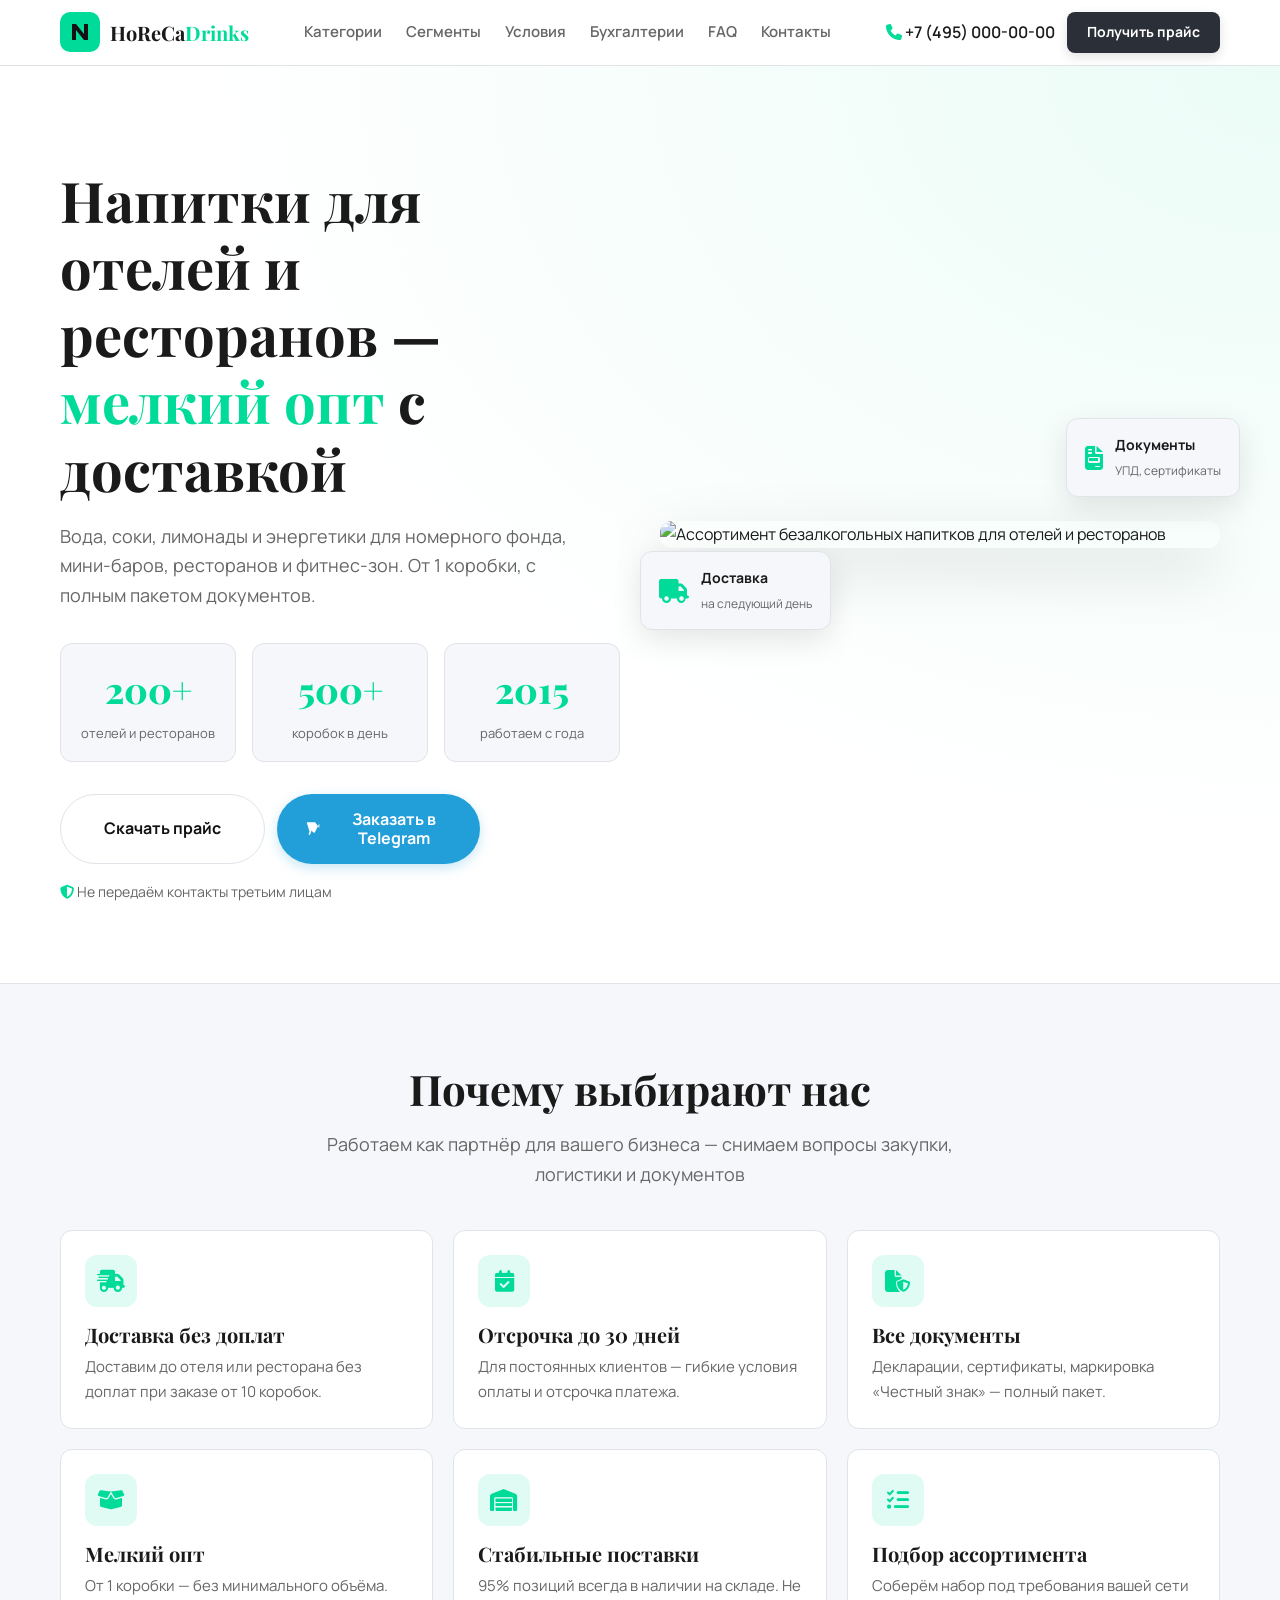
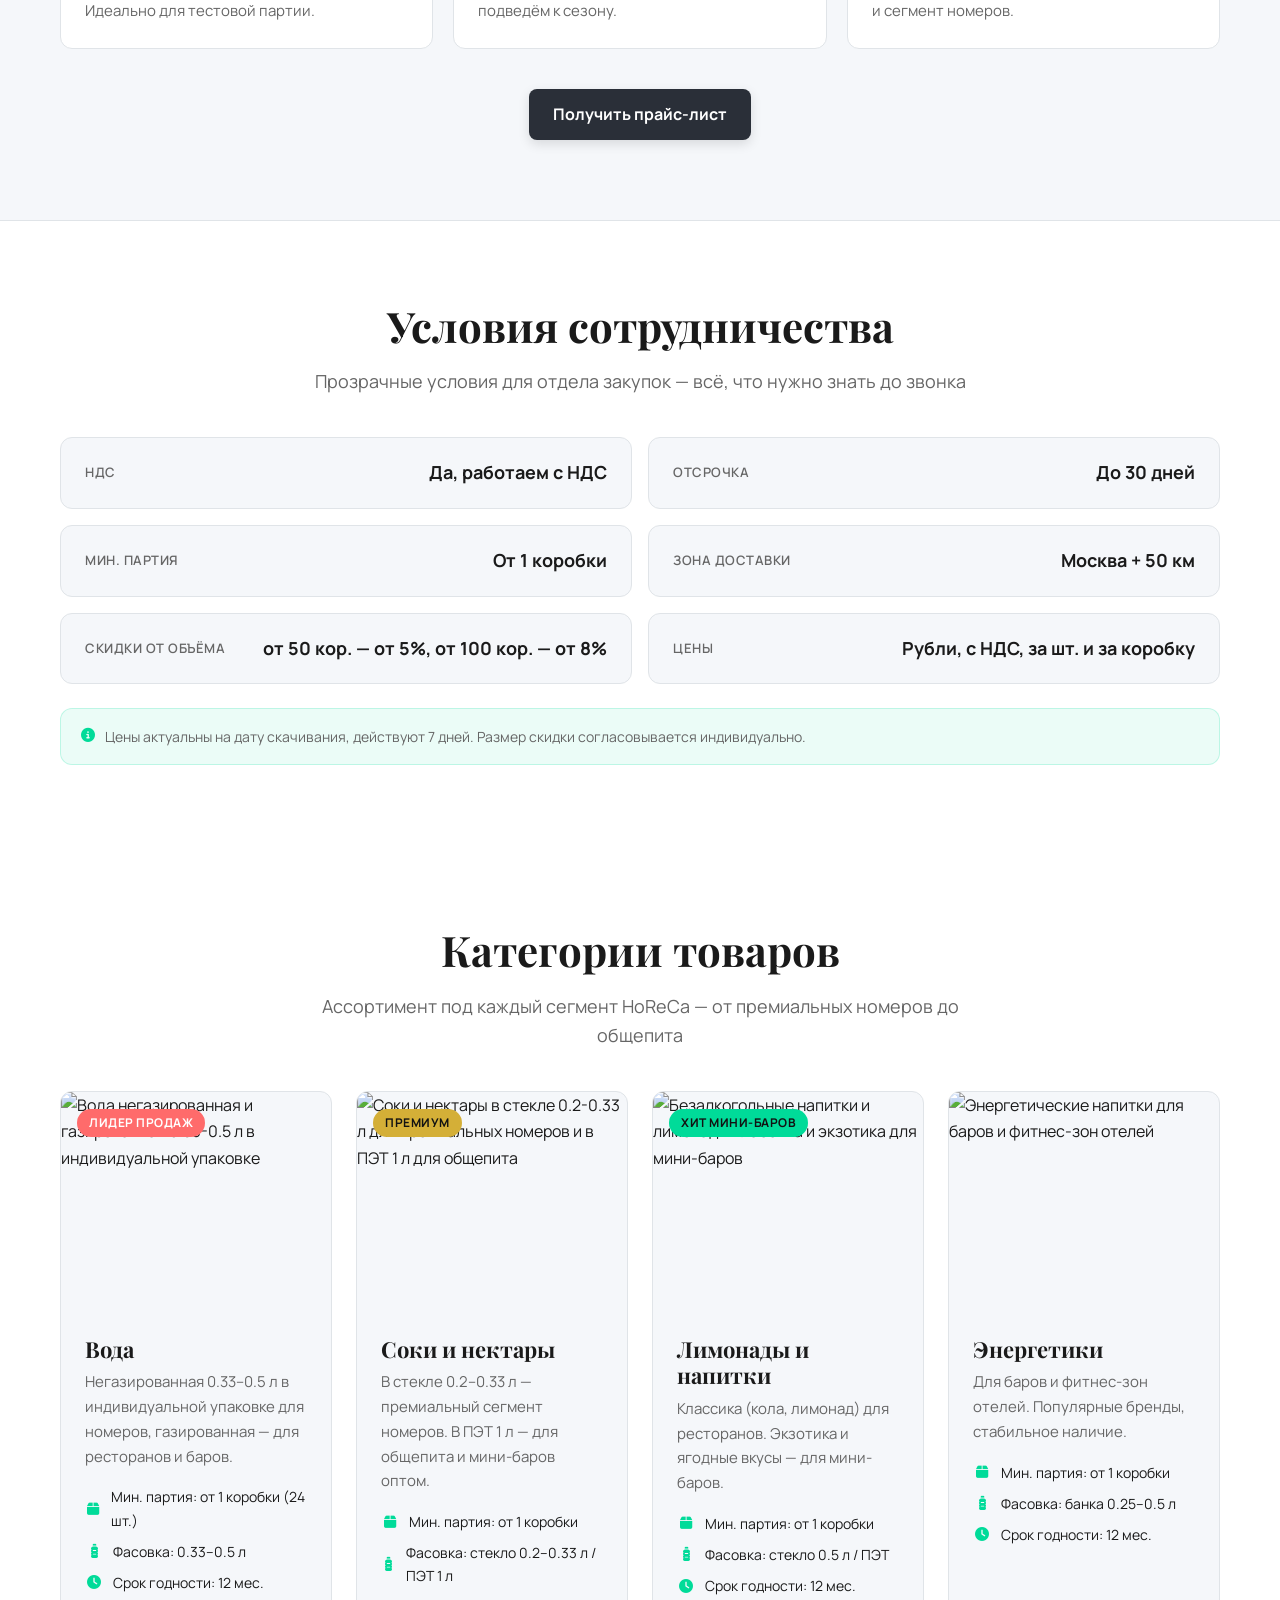
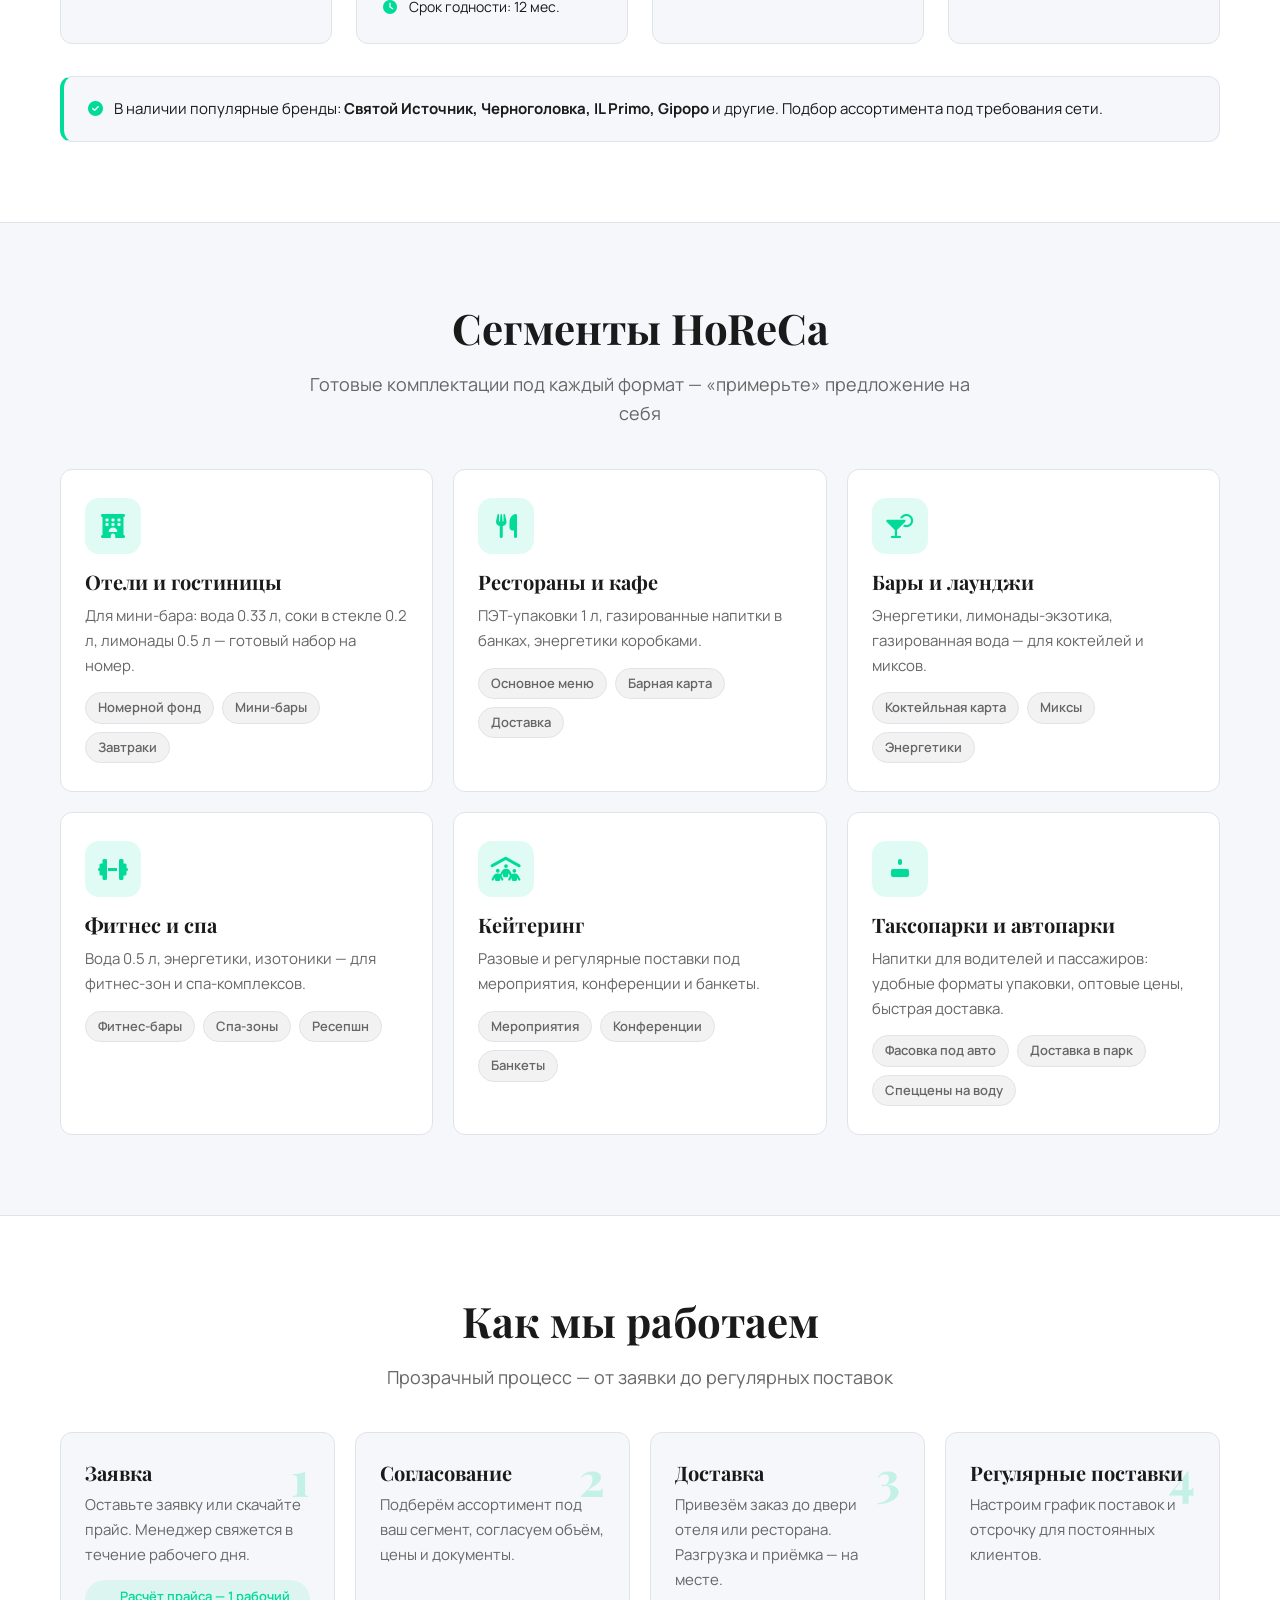
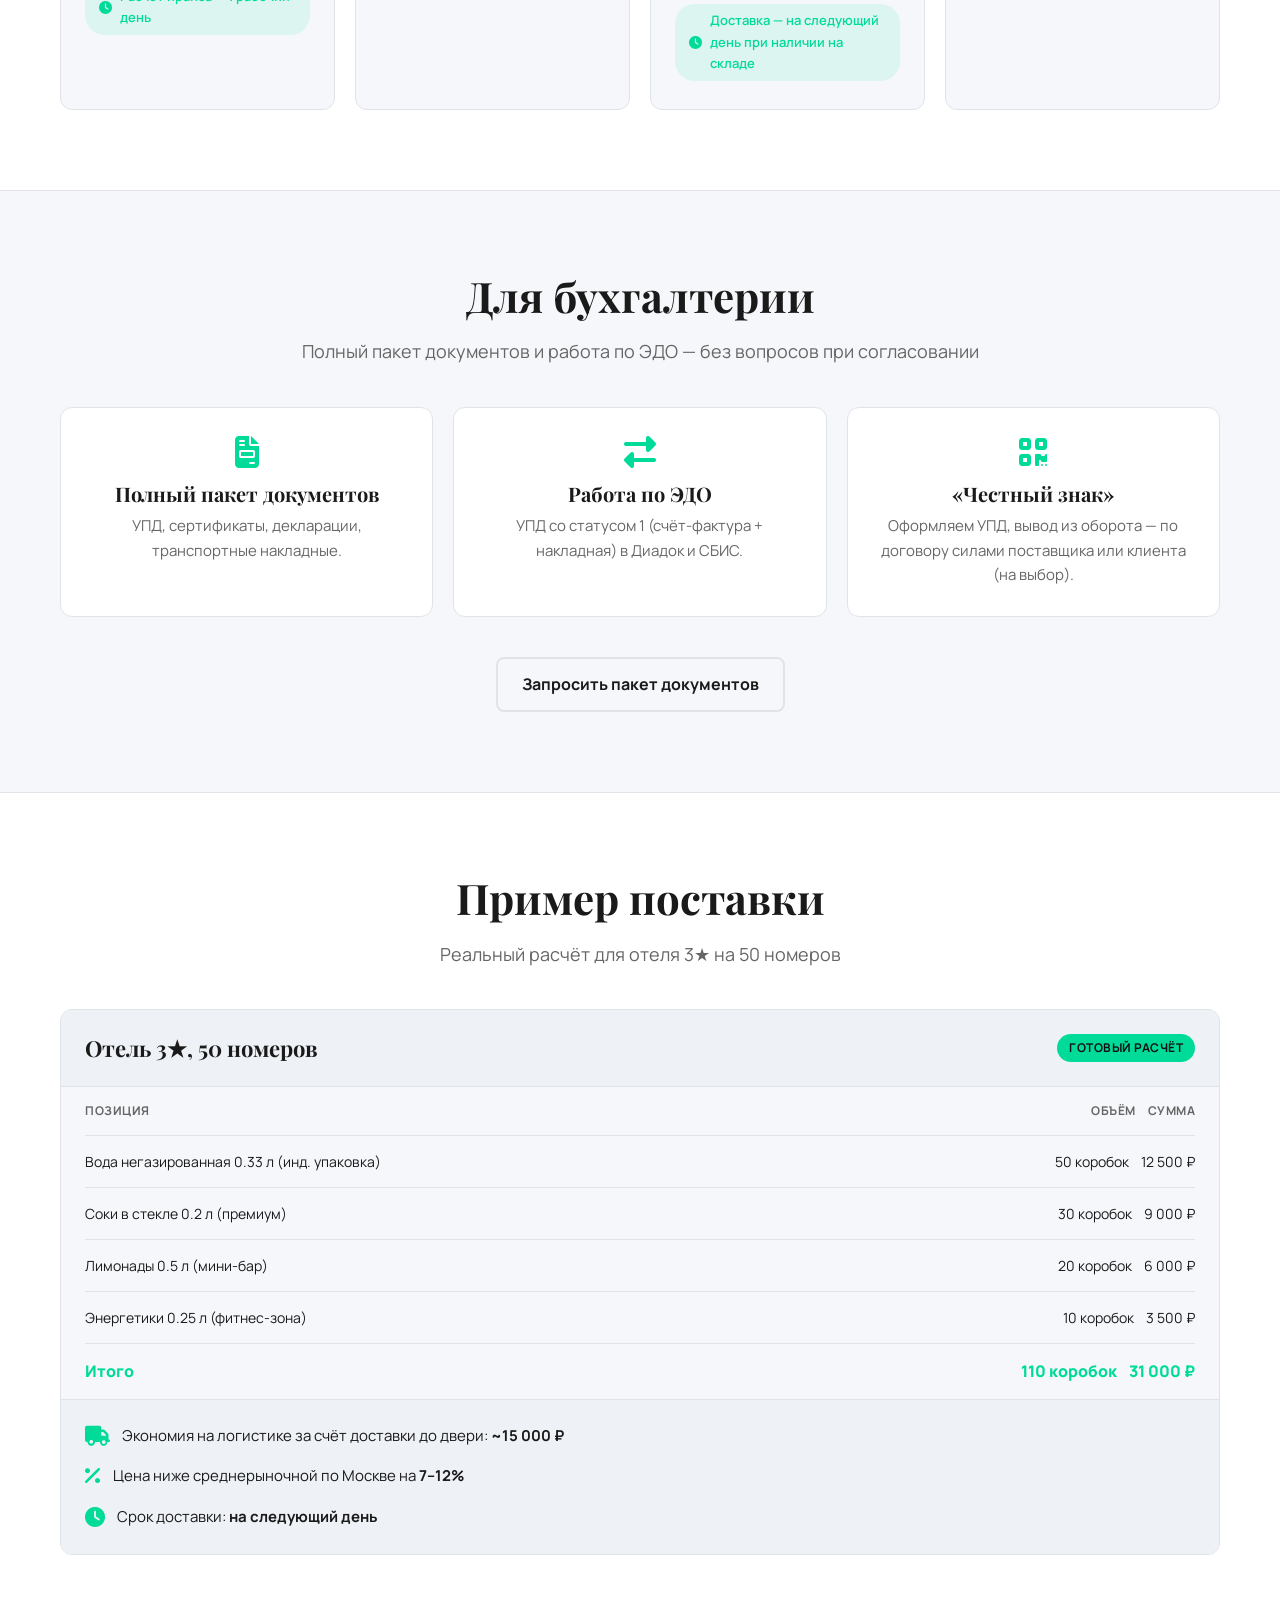
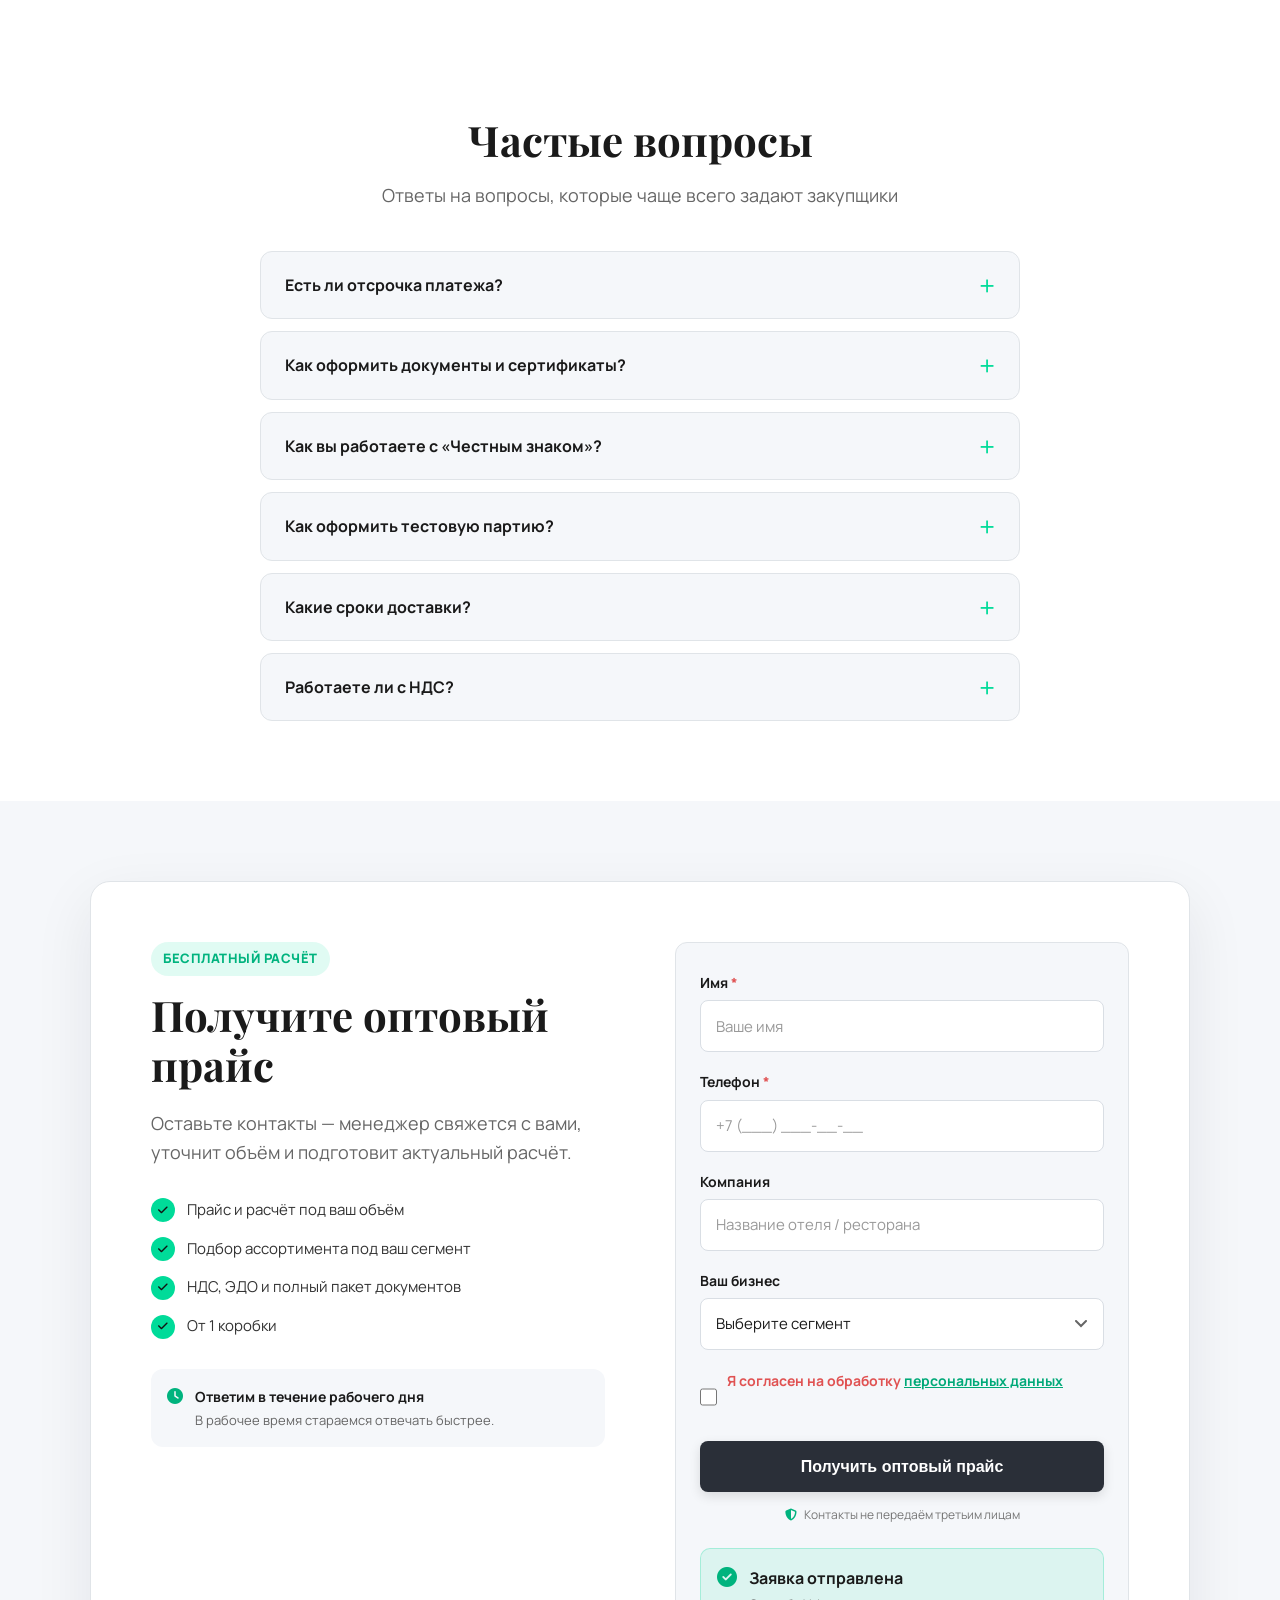
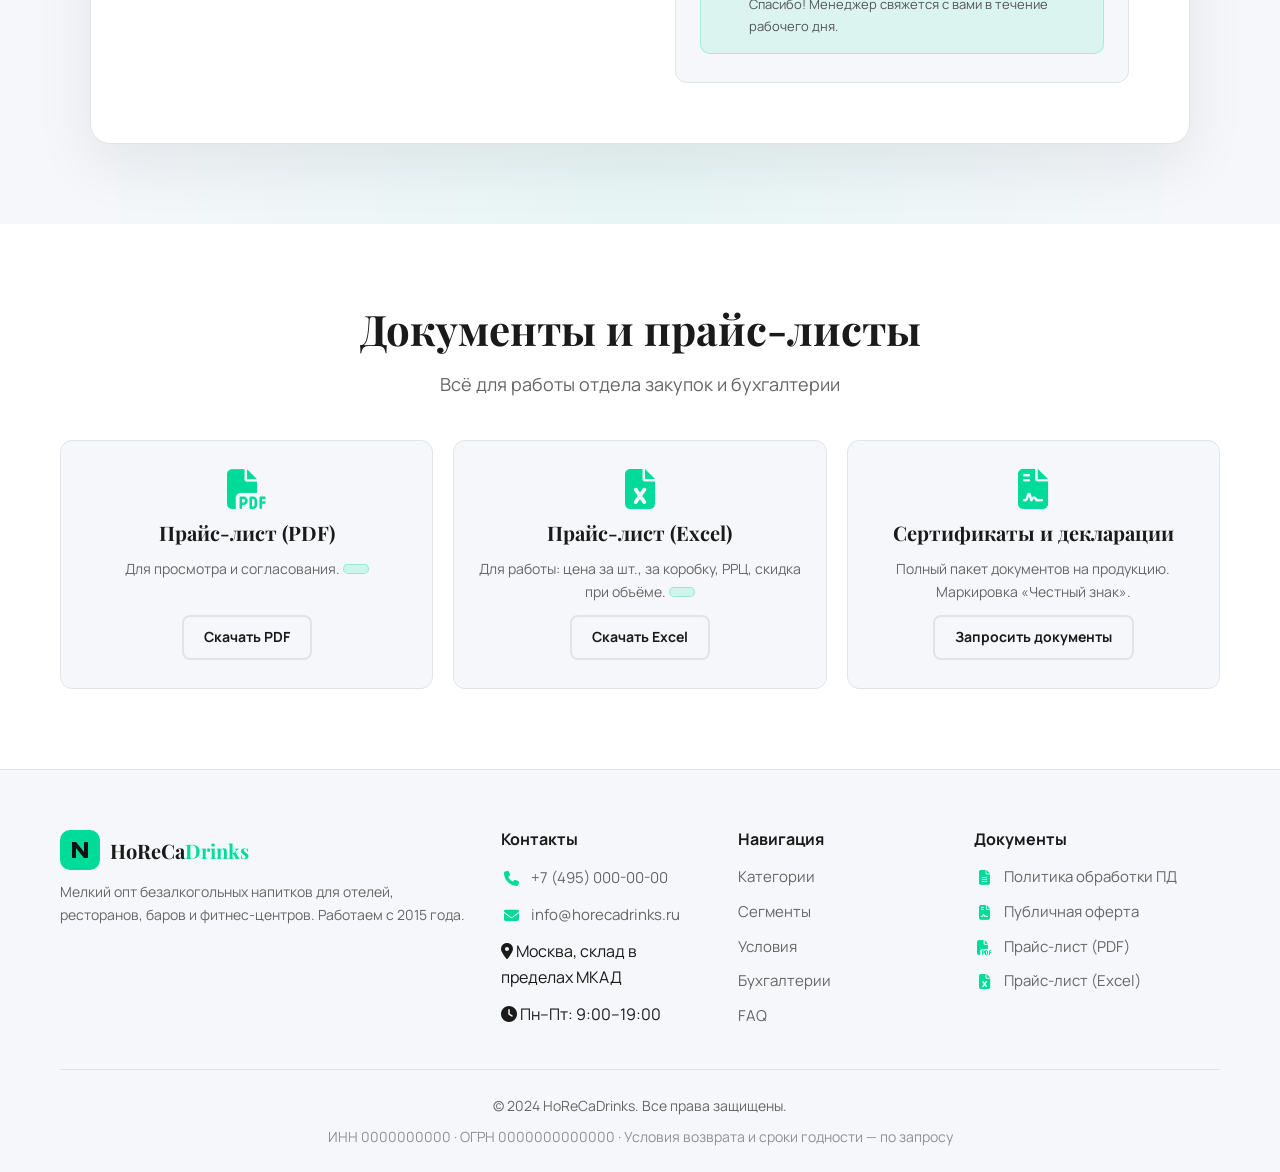
==== commit 3b85099b: "Update index.html" ====
--- a/index.html
+++ b/index.html
@@ -297,7 +297,7 @@
           <div class="category-badge"><span class="badge badge-hot">Лидер продаж</span></div>
           <div class="category-img">
             <!-- TODO: заменить на реальное фото воды -->
-            <img src="assets/img/categories/watter.jpg" alt="Вода негазированная и газированная 0.33-0.5 л в индивидуальной упаковке" loading="lazy">
+            <img src="assets/img/categories/water.jpg" alt="Вода негазированная и газированная 0.33-0.5 л в индивидуальной упаковке" loading="lazy">
           </div>
           <div class="category-body">
             <h3>Вода</h3>
@@ -889,4 +889,4 @@
   <!-- JS -->
   <script src="js/main.js" defer></script>
 </body>
-</html>+</html>
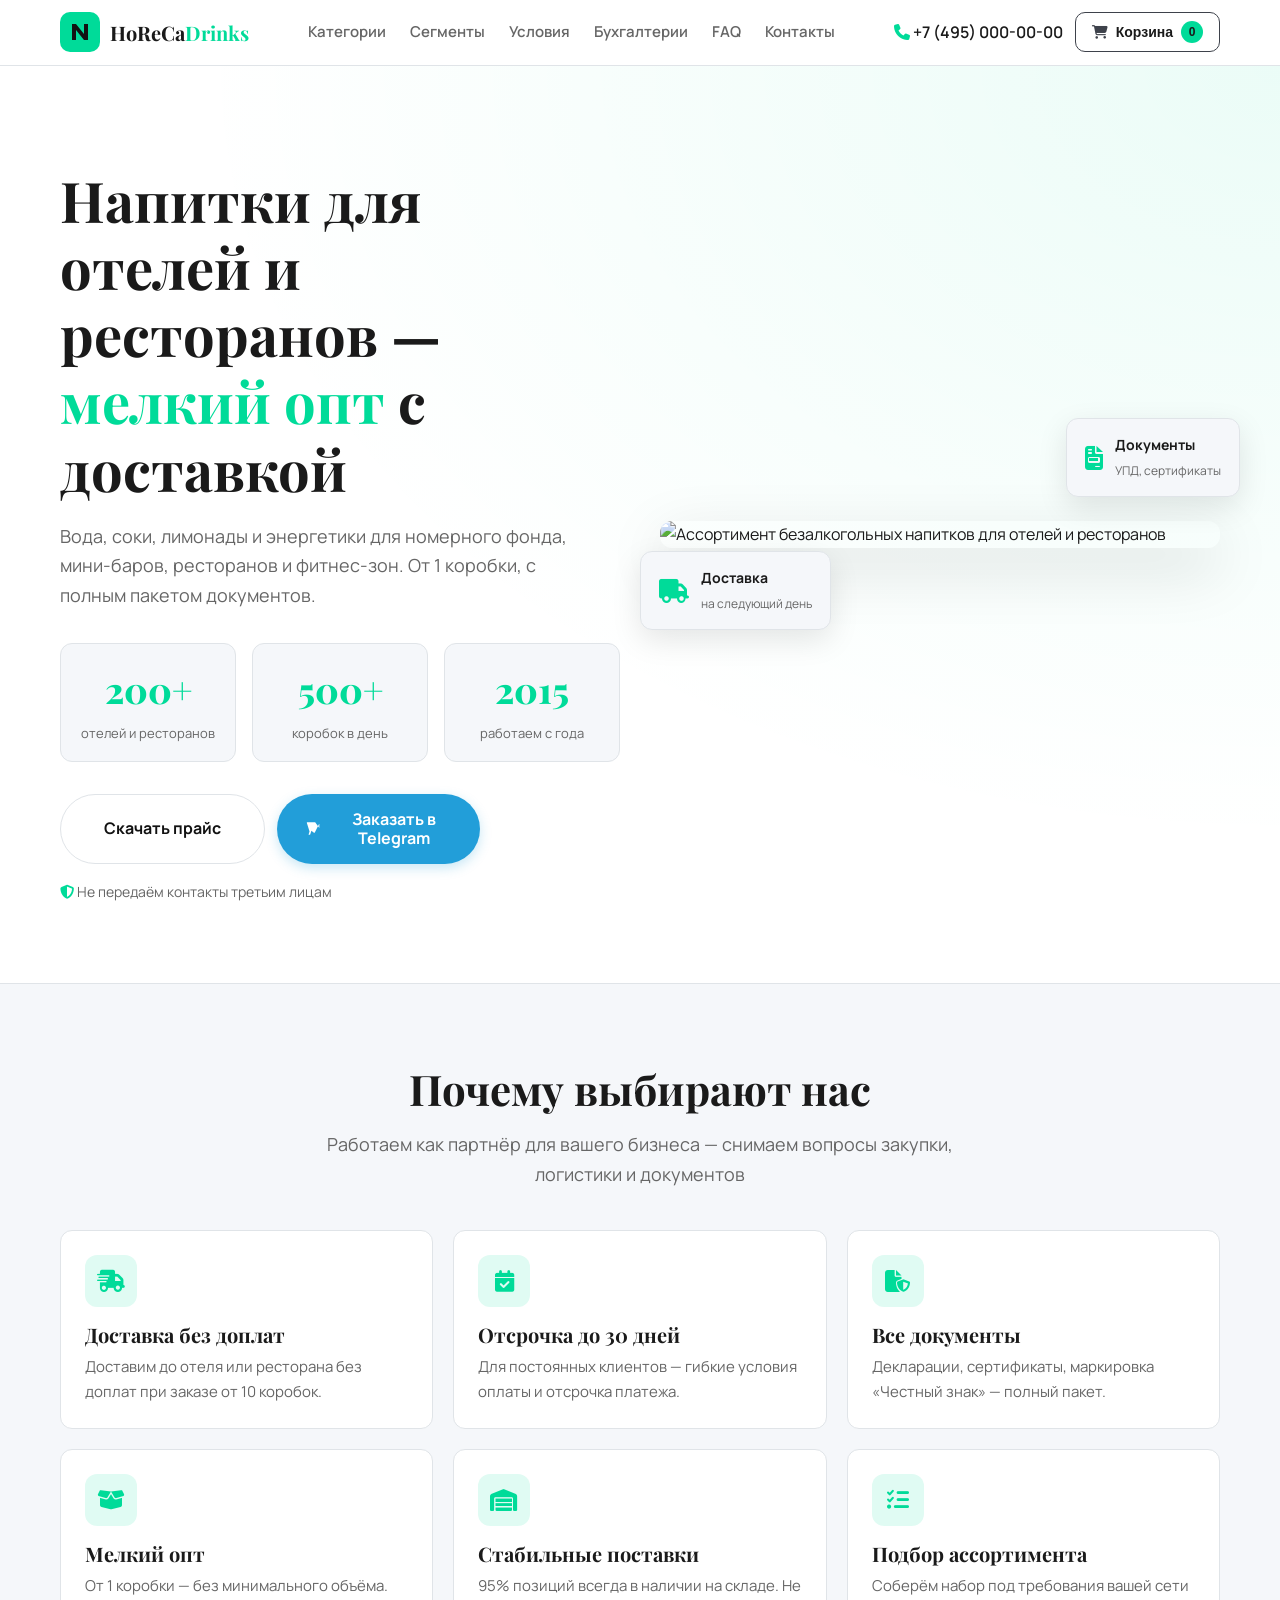
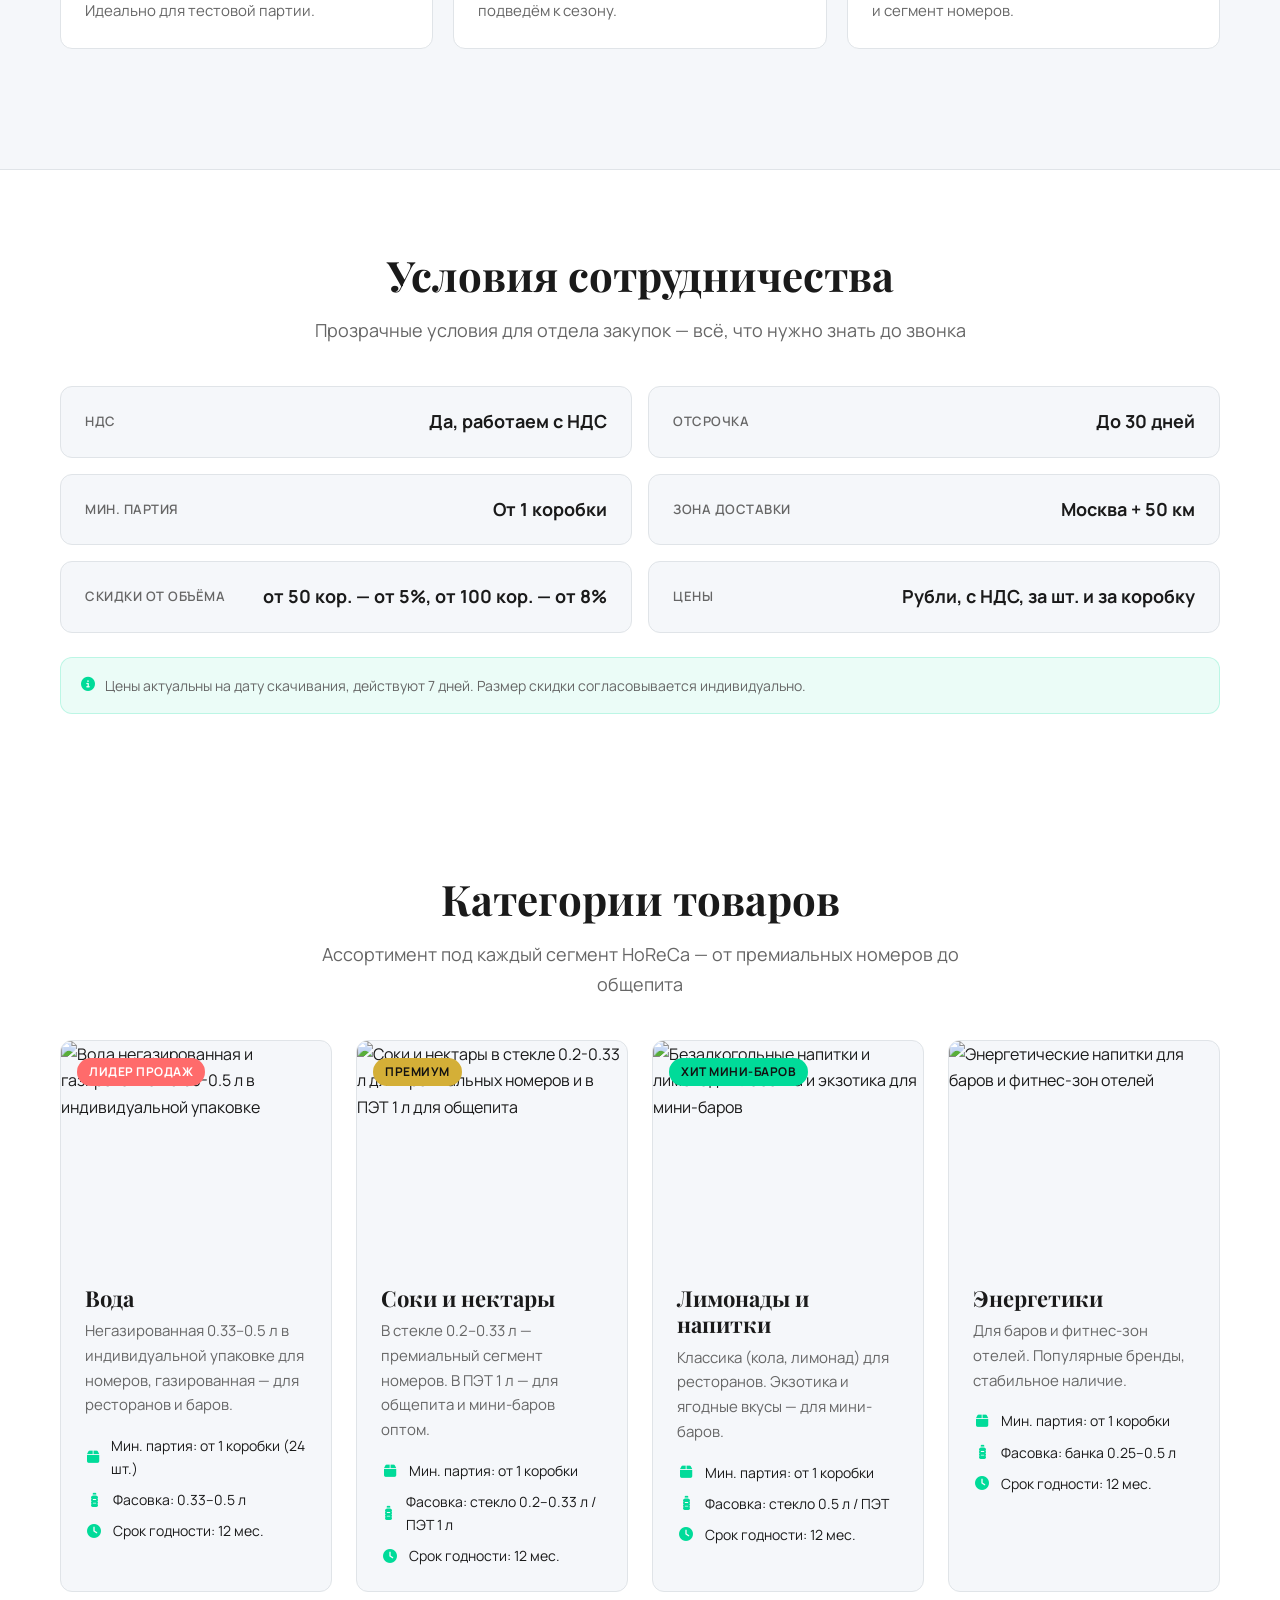
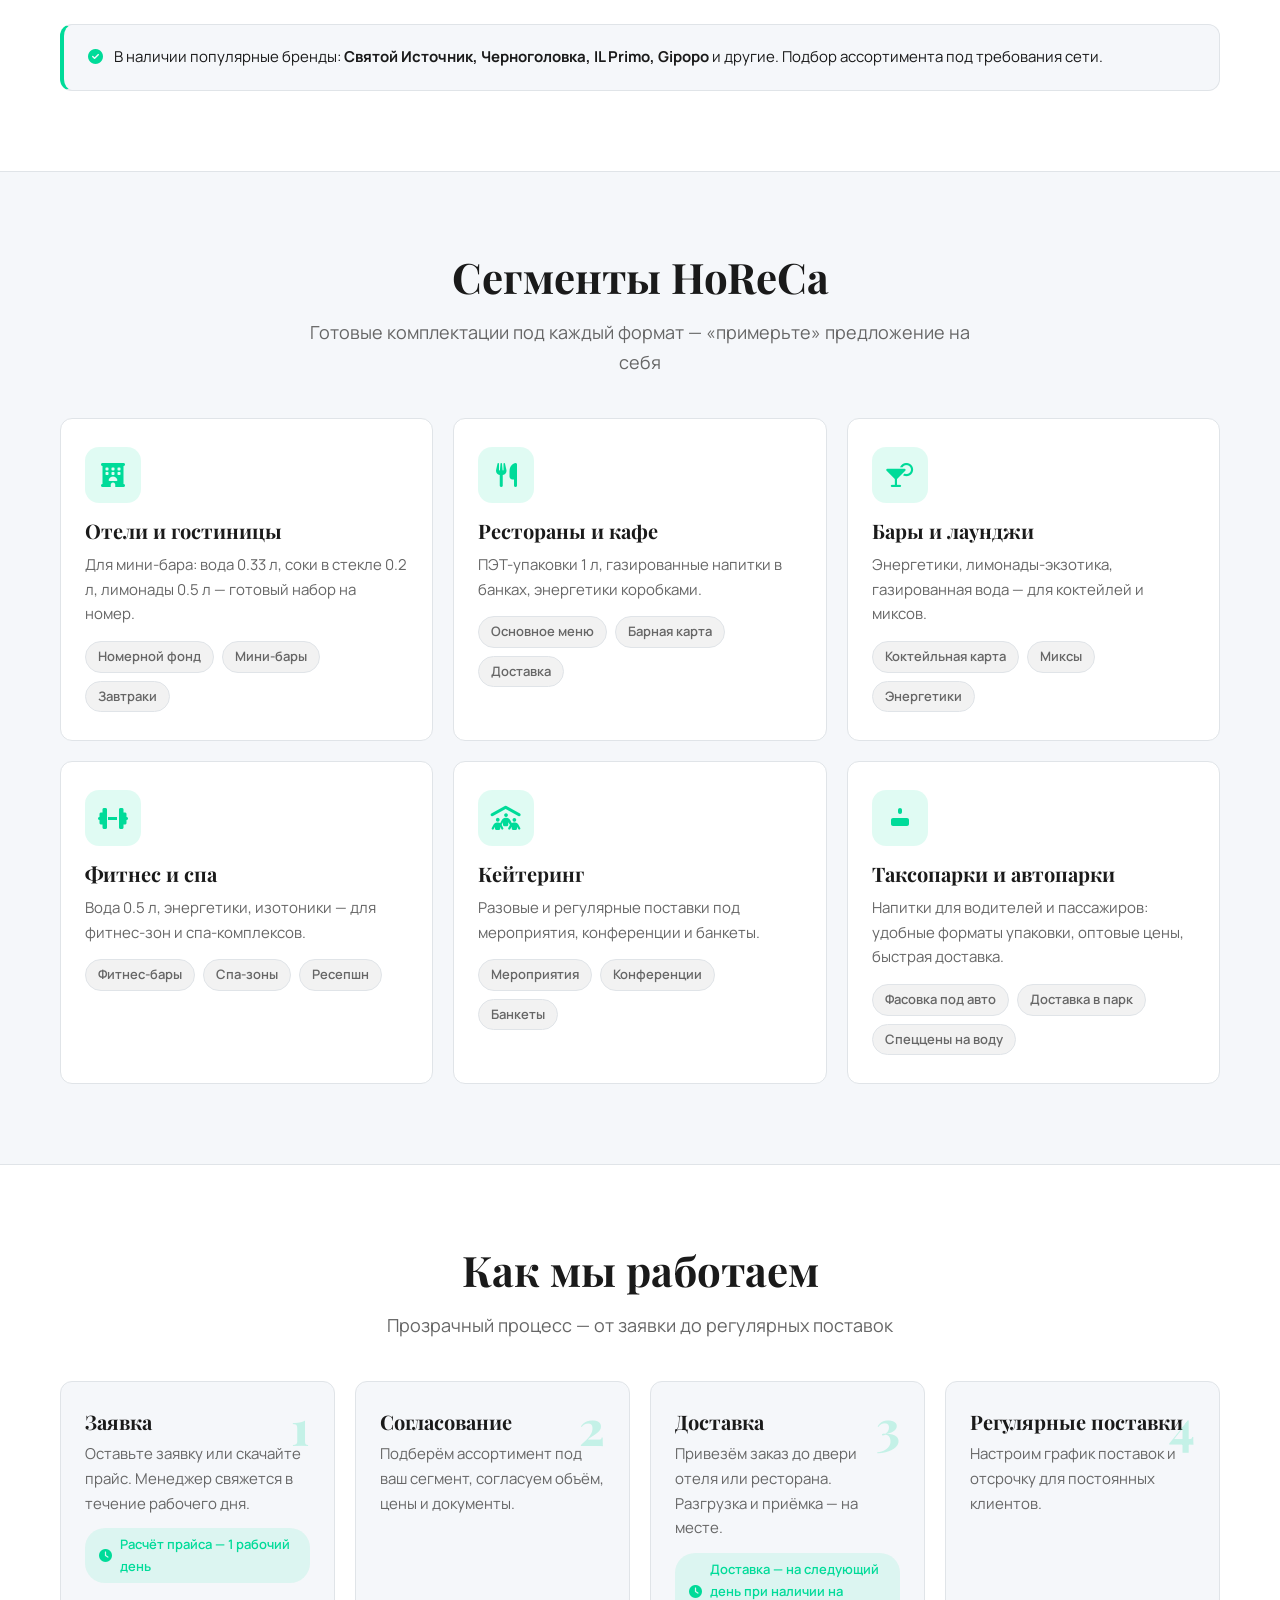
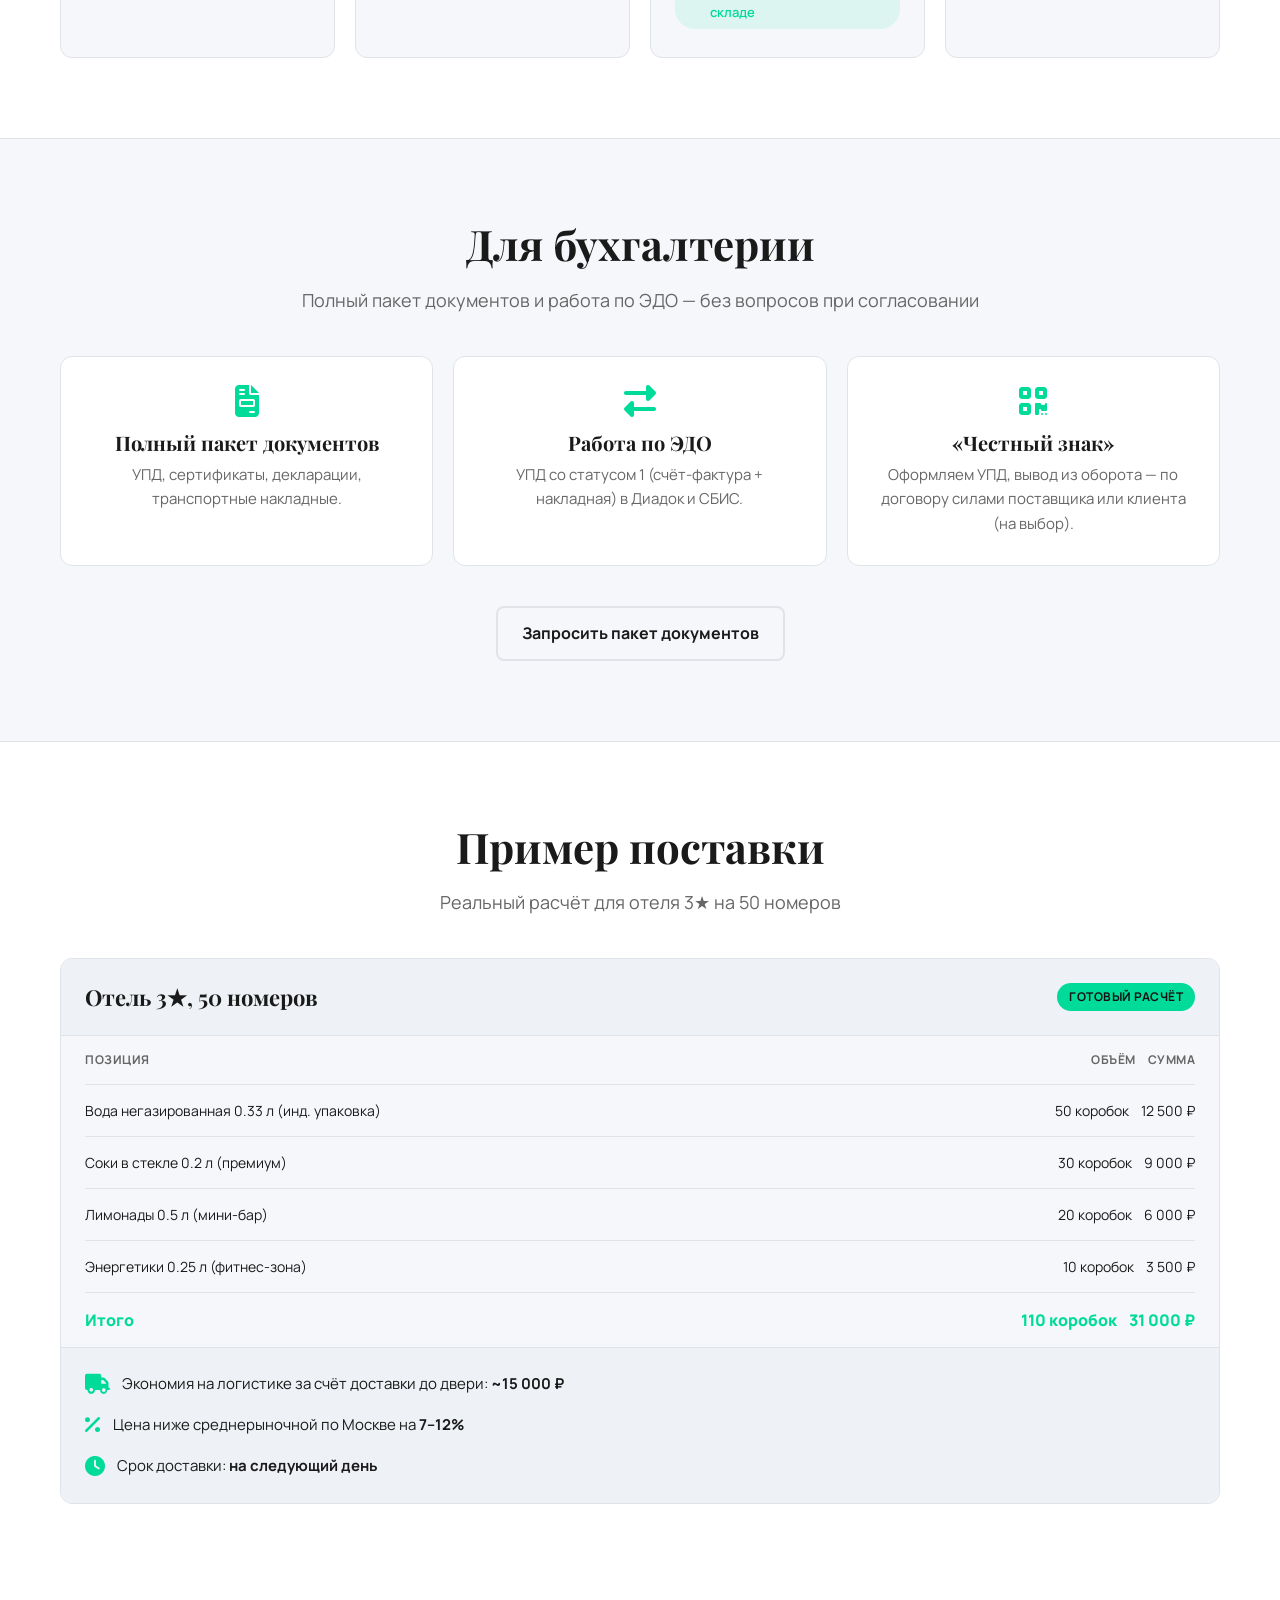
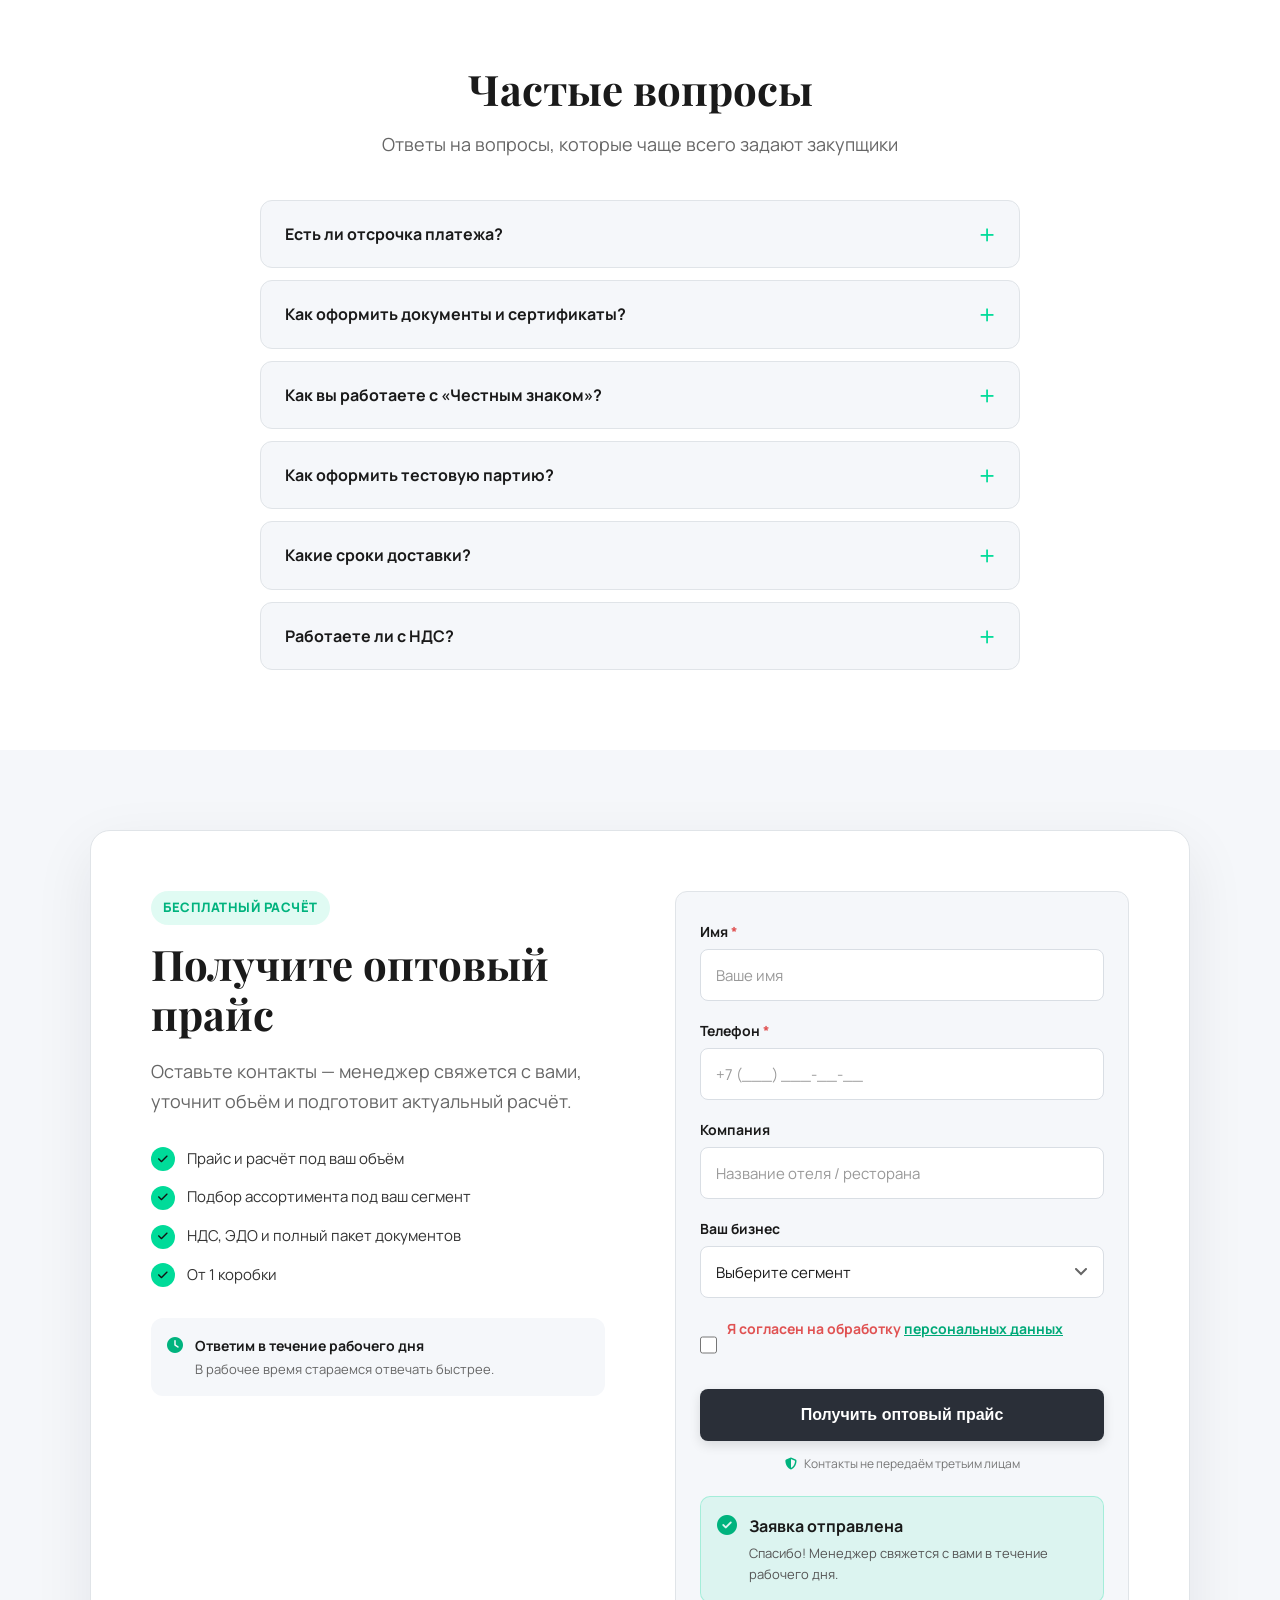
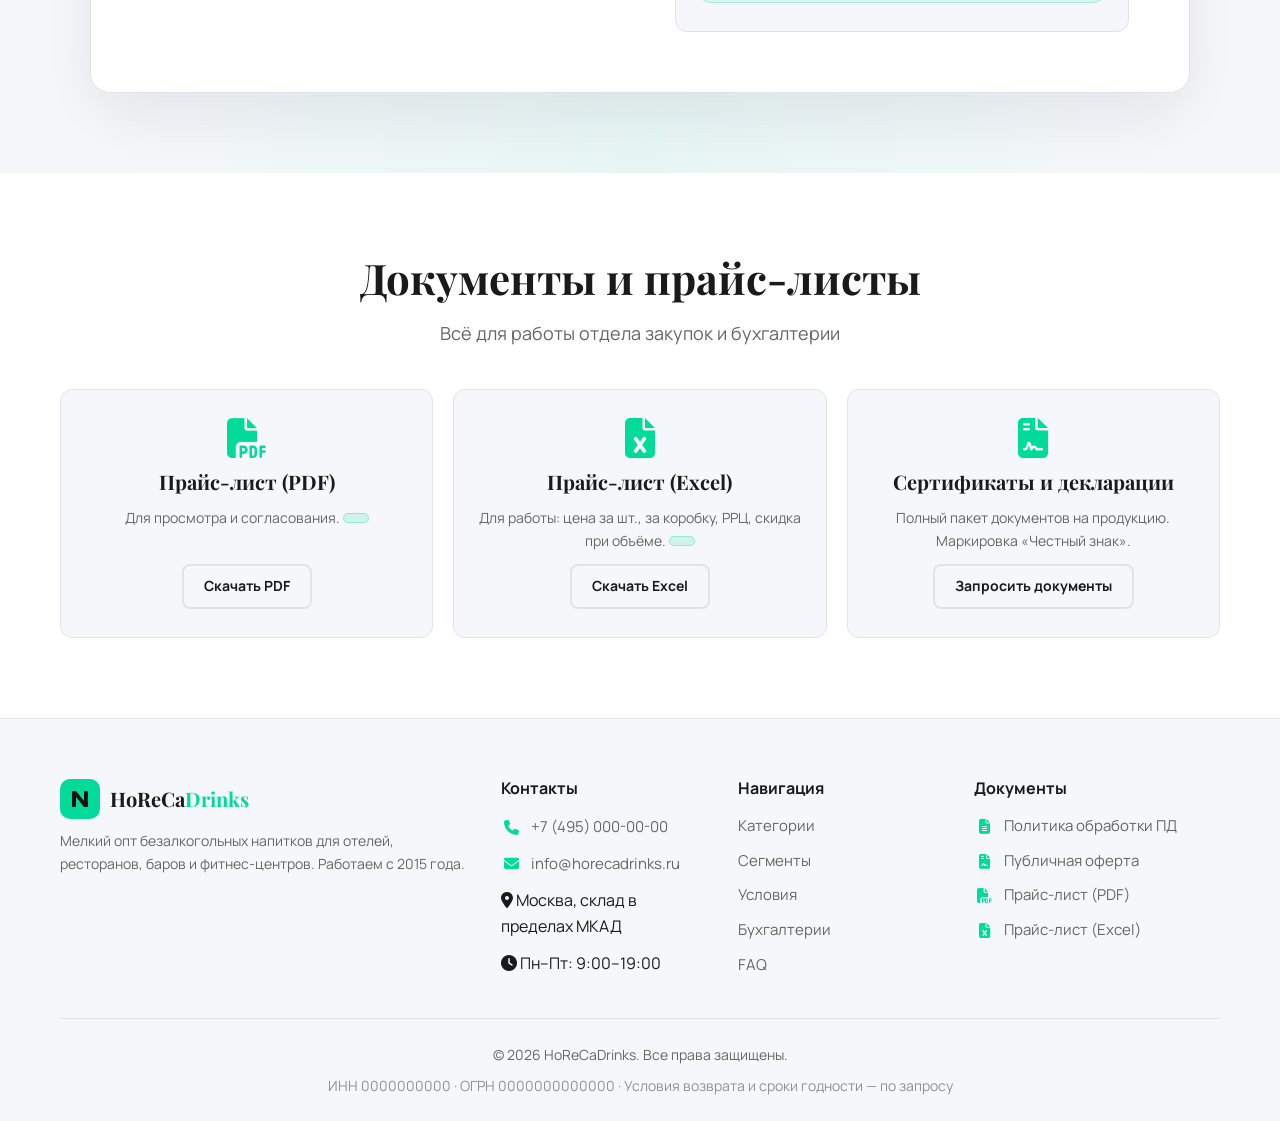
==== commit 8263cb9e: "Обновление сайта: стили, страницы, скрипты и новые файлы" ====
--- a/index.html
+++ b/index.html
@@ -137,7 +137,14 @@
 
       <div class="header-actions">
         <a href="tel:+74950000000" class="header-phone"><i class="fas fa-phone"></i> +7 (495) 000-00-00</a>
-        <a href="#form" class="btn btn-primary btn-sm">Получить прайс</a>
+
+        <!-- Кнопка корзины -->
+        <button class="header-cart" id="cart-button" aria-label="Открыть корзину">
+          <i class="fas fa-shopping-cart"></i>
+          <span class="cart-text">Корзина</span>
+          <span class="cart-badge" id="cart-count">0</span>
+        </button>
+
         <button class="burger" id="burger" aria-label="Открыть меню" aria-expanded="false">
           <span></span><span></span><span></span>
         </button>
@@ -239,9 +246,6 @@
         </div>
       </div>
 
-      <div class="advantages-cta">
-        <a href="#form" class="btn btn-primary">Получить прайс-лист</a>
-      </div>
     </div>
   </section>
 
@@ -297,7 +301,7 @@
           <div class="category-badge"><span class="badge badge-hot">Лидер продаж</span></div>
           <div class="category-img">
             <!-- TODO: заменить на реальное фото воды -->
-            <img src="assets/img/categories/water.jpg" alt="Вода негазированная и газированная 0.33-0.5 л в индивидуальной упаковке" loading="lazy">
+            <img src="https://picsum.photos/seed/water/400/300" alt="Вода негазированная и газированная 0.33-0.5 л в индивидуальной упаковке" loading="lazy">
           </div>
           <div class="category-body">
             <h3>Вода</h3>
@@ -880,11 +884,41 @@
       </div>
 
       <div class="footer-bottom">
-        <p>© 2024 HoReCaDrinks. Все права защищены.</p>
+        <p>© <span class="copyright-year"></span> HoReCaDrinks. Все права защищены.</p>
         <p class="footer-legal">ИНН 0000000000 · ОГРН 0000000000000 · Условия возврата и сроки годности — по запросу</p>
       </div>
     </div>
   </footer>
+
+  <!-- Боковая корзина -->
+  <div class="cart-sidebar" id="cart-sidebar">
+    <div class="cart-overlay" id="cart-overlay"></div>
+    <div class="cart-panel">
+      <div class="cart-header">
+        <h2>Ваша корзина</h2>
+        <button class="cart-close" id="cart-close">&times;</button>
+      </div>
+      <button class="cart-clear" id="cart-clear">Очистить корзину</button>
+      <div class="cart-items" id="cart-items">
+        <!-- Сюда будут динамически добавляться товары -->
+      </div>
+      <div class="cart-footer">
+        <div class="cart-total">
+          <span>Итого:</span>
+          <span class="cart-total-right">
+            <span id="cart-total-price">0 ₽</span>
+            <span class="cart-total-vat">Цена с НДС</span>
+          </span>
+        </div>
+        <form id="order-form" class="order-form">
+          <input type="text" name="name" placeholder="Ваше имя" required>
+          <input type="tel" name="phone" placeholder="Телефон" required>
+          <button type="submit" class="btn btn-primary btn-block">Отправить заказ</button>
+          <div id="order-feedback" class="order-feedback"></div>
+        </form>
+      </div>
+    </div>
+  </div>
 
   <!-- JS -->
   <script src="js/main.js" defer></script>
--- a/css/style.css
+++ b/css/style.css
@@ -339,6 +339,50 @@
   gap: 12px;
 }
 
+/* Корзина */
+.header-cart {
+  display: flex;
+  align-items: center;
+  gap: 8px;
+  background: none;
+  border: 1px solid #3E424B;
+  border-radius: 10px;
+  padding: 8px 16px;
+  cursor: pointer;
+  color: var(--text-main);
+  font-weight: 600;
+  font-size: 14px;
+  transition: border-color var(--transition), background var(--transition);
+}
+
+.header-cart:hover {
+  border-color: #1f232b;
+  background: var(--bg-card);
+}
+
+.header-cart i {
+  color: #3E424B;
+}
+
+.cart-badge {
+  background: var(--accent);
+  color: var(--text-main);
+  border-radius: 50%;
+  width: 22px;
+  height: 22px;
+  display: flex;
+  align-items: center;
+  justify-content: center;
+  font-size: 12px;
+  font-weight: 700;
+}
+
+@media (max-width: 480px) {
+  .cart-text {
+    display: none;
+  }
+}
+
 .header-phone {
   display: none;
   font-weight: 600;
@@ -881,21 +925,201 @@
   color: #fff;
 }
 
-.add-to-cart {
-  margin-top: auto;
-  padding: 12px 20px;
-  background: var(--btn-primary-bg);
-  color: var(--btn-primary-text);
+/* Боковая корзина */
+.cart-sidebar {
+  position: fixed;
+  top: 0;
+  right: 0;
+  width: 100%;
+  height: 100%;
+  z-index: 1000;
+  visibility: hidden;
+  transition: visibility 0.3s;
+}
+
+.cart-sidebar.open {
+  visibility: visible;
+}
+
+.cart-overlay {
+  position: absolute;
+  top: 0;
+  left: 0;
+  width: 100%;
+  height: 100%;
+  background: rgba(0, 0, 0, 0.5);
+  opacity: 0;
+  transition: opacity 0.3s;
+}
+
+.cart-sidebar.open .cart-overlay {
+  opacity: 1;
+}
+
+.cart-panel {
+  position: absolute;
+  top: 0;
+  right: -420px;
+  width: 420px;
+  height: 100%;
+  background: var(--bg-main);
+  box-shadow: -5px 0 20px rgba(0, 0, 0, 0.1);
+  transition: right 0.3s cubic-bezier(0.4, 0, 0.2, 1);
+  display: flex;
+  flex-direction: column;
+}
+
+.cart-sidebar.open .cart-panel {
+  right: 0;
+}
+
+.cart-header {
+  padding: 20px;
+  border-bottom: 1px solid var(--border);
+  display: flex;
+  justify-content: space-between;
+  align-items: center;
+}
+
+.cart-close {
+  background: none;
   border: none;
+  font-size: 28px;
+  cursor: pointer;
+  color: var(--text-muted);
+}
+
+.cart-clear {
+  display: block;
+  width: calc(100% - 40px);
+  margin: 12px 20px 0;
+  padding: 8px 0;
+  background: none;
+  border: none;
+  border-bottom: 1px solid var(--border);
+  color: #b00020;
+  font-size: 13px;
+  font-weight: 600;
+  cursor: pointer;
+  text-align: center;
+}
+
+.cart-clear:hover {
+  opacity: 0.8;
+}
+
+.cart-items {
+  flex: 1;
+  overflow-y: auto;
+  padding: 20px;
+}
+
+.cart-item {
+  display: flex;
+  gap: 15px;
+  margin-bottom: 20px;
+  padding-bottom: 15px;
+  border-bottom: 1px solid var(--border);
+}
+
+.cart-item-img {
+  width: 60px;
+  height: 60px;
+  object-fit: cover;
   border-radius: var(--radius-sm);
+}
+
+.cart-item-info {
+  flex: 1;
+}
+
+.cart-item-name {
+  font-weight: 700;
   font-size: 14px;
-  font-weight: 700;
+}
+
+.cart-item-price {
+  color: var(--accent);
+  font-weight: 600;
+  font-size: 14px;
+}
+
+.cart-item-vat {
+  margin-top: 2px;
+  margin-bottom: -4px;
+  font-size: 11px;
+  color: #888;
+  text-align: left;
+}
+
+.cart-total {
+  display: flex;
+  justify-content: space-between;
+  align-items: baseline;
+  gap: 8px;
+}
+
+.cart-total-right {
+  display: flex;
+  align-items: baseline;
+  gap: 8px;
+}
+
+.cart-total-vat {
+  white-space: nowrap;
+}
+
+.cart-item-controls {
+  display: flex;
+  align-items: center;
+  gap: 10px;
+  margin-top: 5px;
+}
+
+.qty-btn {
+  background: var(--bg-card);
+  border: 1px solid var(--border);
+  width: 25px;
+  height: 25px;
+  border-radius: 4px;
   cursor: pointer;
-  transition: background 0.2s;
-}
-
-.add-to-cart:hover {
-  background: #1e232b;
+}
+
+.remove-btn {
+  background: none;
+  border: none;
+  color: var(--red);
+  cursor: pointer;
+  font-size: 12px;
+}
+
+.order-form {
+  display: flex;
+  flex-direction: column;
+  gap: 10px;
+}
+
+.order-form input {
+  padding: 12px;
+  border: 1px solid var(--border);
+  border-radius: var(--radius-sm);
+  font-family: inherit;
+}
+
+.order-feedback {
+  margin-top: 10px;
+  font-size: 14px;
+  text-align: center;
+}
+
+.order-feedback.success { color: var(--accent); }
+.order-feedback.error { color: var(--red); }
+
+@media (max-width: 480px) {
+  .cart-panel {
+    width: 100%;
+    right: -100%;
+  }
 }
 
 /* ============================================================
